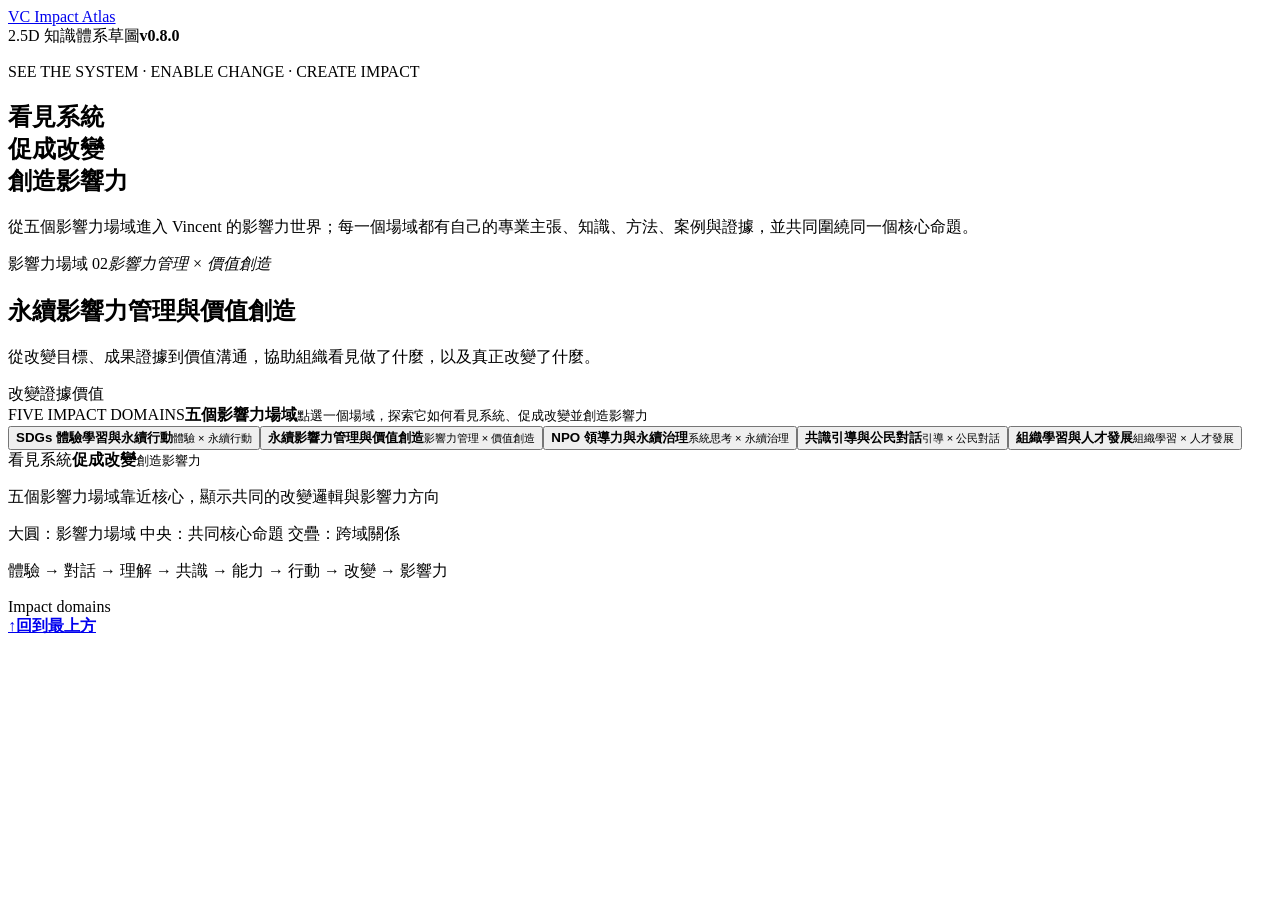
==== index.html @ 83840c8f "Publish VC Impact Atlas static site" ====
<!doctype html>
<html lang="zh-Hant"><head><meta charSet="utf-8"/><meta name="viewport" content="width=device-width, initial-scale=1"/><link rel="stylesheet" href="assets/style.css"><title>VC Impact Atlas｜看見系統・促成改變・創造影響力</title><meta name="description" content="Vincent 的 2.5D 動態專業影響力圖譜：從五個影響力場域，探索彼此連結的專業主張、知識、方法、案例與證據。"/><meta property="og:title" content="VC Impact Atlas"/><meta property="og:description" content="看見系統・促成改變・創造影響力"/><meta property="og:type" content="website"/><meta property="og:image" content="assets/og.jpg"/><meta property="og:image:width" content="1600"/><meta property="og:image:height" content="900"/><meta property="og:image:alt" content="VC Impact Atlas 五個影響力場域與中央核心命題"/><meta name="twitter:card" content="summary_large_image"/><meta name="twitter:title" content="VC Impact Atlas"/><meta name="twitter:description" content="看見系統・促成改變・創造影響力"/><meta name="twitter:image" content="assets/og.jpg"/>



</head><body class="__variable_geist_19ysh9d __variable_geist_mono_1001rt9 antialiased"><main class="site-shell"><header class="site-header"><a class="brand" href="#top" aria-label="VC Impact Atlas 首頁"><span class="brand-dot"></span><span>VC Impact Atlas</span></a><div class="header-meta"><span>2.5D 知識體系草圖</span><strong>v0.8.0</strong></div></header><section class="hero" id="top"><div class="hero-copy"><p class="eyebrow">SEE THE SYSTEM · ENABLE CHANGE · CREATE IMPACT</p><h1>看見系統<br/>促成改變<br/>創造影響力</h1><p class="lead">從五個影響力場域進入 Vincent 的影響力世界；每一個場域都有自己的專業主張、知識、方法、案例與證據，並共同圍繞同一個核心命題。</p><aside class="focus-card" aria-live="polite" style="--swatch:#a132a3"><div class="focus-topline"><span class="focus-swatch"></span><span>影響力場域 02</span><em>影響力管理 × 價值創造</em></div><h2>永續影響力管理與價值創造</h2><p>從改變目標、成果證據到價值溝通，協助組織看見做了什麼，以及真正改變了什麼。</p><div class="focus-path"><span class="path-group"><span>改變</span><i></i></span><span class="path-group"><span>證據</span><i></i></span><span class="path-group"><span>價值</span></span></div></aside></div><div class="atlas-panel"><div class="atlas-heading"><span>FIVE IMPACT DOMAINS</span><strong>五個影響力場域</strong><small>點選一個場域，探索它如何看見系統、促成改變並創造影響力</small></div><div class="atlas-stage lens-domains mode-core" aria-label="五個影響力場域核心圖"><div class="stage-grid"></div><div class="orbit orbit-outer"></div><div class="orbit orbit-inner"></div><button class="atlas-node node-orange " style="--node-color:#f28a4b;--node-border:#ef6b27;--node-ink:#8c3810" aria-label="SDGs 體驗學習與永續行動，體驗 × 永續行動" aria-pressed="false"><span class="node-glow"></span><span class="node-seed"></span><span class="node-copy"><strong><span>SDGs 體驗學習</span><span>與永續行動</span></strong><small>體驗 × 永續行動</small></span></button><button class="atlas-node node-purple selected" style="--node-color:#b764b7;--node-border:#a132a3;--node-ink:#642064" aria-label="永續影響力管理與價值創造，影響力管理 × 價值創造" aria-pressed="true"><span class="node-glow"></span><span class="node-seed"></span><span class="node-copy"><strong><span>永續影響力管理</span><span>與價值創造</span></strong><small>影響力管理 × 價值創造</small></span></button><button class="atlas-node node-blue " style="--node-color:#41a9d9;--node-border:#1595d0;--node-ink:#075b7f" aria-label="NPO 領導力與永續治理，系統思考 × 永續治理" aria-pressed="false"><span class="node-glow"></span><span class="node-seed"></span><span class="node-copy"><strong><span>NPO 領導力</span><span>與永續治理</span></strong><small>系統思考 × 永續治理</small></span></button><button class="atlas-node node-yellow " style="--node-color:#f2c230;--node-border:#c99700;--node-ink:#654e00" aria-label="共識引導與公民對話，引導 × 公民對話" aria-pressed="false"><span class="node-glow"></span><span class="node-seed"></span><span class="node-copy"><strong><span>共識引導</span><span>與公民對話</span></strong><small>引導 × 公民對話</small></span></button><button class="atlas-node node-green " style="--node-color:#41b883;--node-border:#07955e;--node-ink:#075c3d" aria-label="組織學習與人才發展，組織學習 × 人才發展" aria-pressed="false"><span class="node-glow"></span><span class="node-seed"></span><span class="node-copy"><strong><span>組織學習</span><span>與人才發展</span></strong><small>組織學習 × 人才發展</small></span></button><div class="atlas-core"><span>看見系統</span><strong>促成改變</strong><small>創造影響力</small></div><p class="stage-caption">五個影響力場域靠近核心，顯示共同的改變邏輯與影響力方向</p></div><div class="atlas-legend" aria-label="圖像圖例"><span><i class="legend-field"></i> 大圓：影響力場域</span><span><i class="legend-core"></i> 中央：共同核心命題</span><span><i class="legend-overlap"></i> 交疊：跨域關係</span></div></div></section><footer class="site-footer"><p>體驗 <span>→</span> 對話 <span>→</span> 理解 <span>→</span> 共識 <span>→</span> 能力 <span>→</span> 行動 <span>→</span> 改變 <span>→</span> 影響力</p><span>Impact domains</span></footer></main><a class="back-to-top" href="#top" aria-label="回到頁面最上方"><span aria-hidden="true">↑</span><strong>回到最上方</strong></a><script src="assets/site.js" defer></script></body></html>
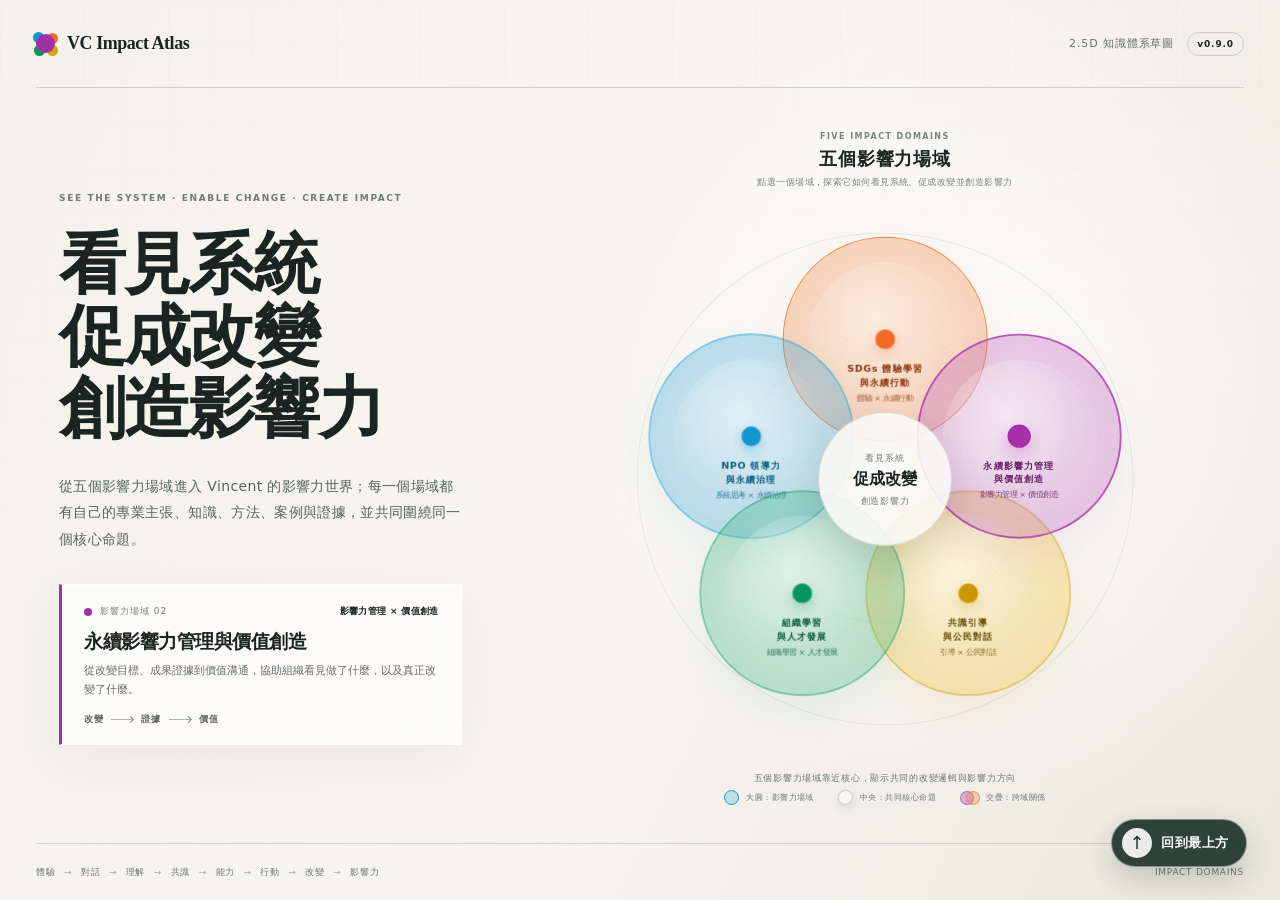
==== commit 81df0a8d: "Update homepage for NPO leadership domain" ====
--- a/index.html
+++ b/index.html
@@ -3,4 +3,4 @@
 
 
 
-</head><body class="__variable_geist_19ysh9d __variable_geist_mono_1001rt9 antialiased"><main class="site-shell"><header class="site-header"><a class="brand" href="#top" aria-label="VC Impact Atlas 首頁"><span class="brand-dot"></span><span>VC Impact Atlas</span></a><div class="header-meta"><span>2.5D 知識體系草圖</span><strong>v0.8.0</strong></div></header><section class="hero" id="top"><div class="hero-copy"><p class="eyebrow">SEE THE SYSTEM · ENABLE CHANGE · CREATE IMPACT</p><h1>看見系統<br/>促成改變<br/>創造影響力</h1><p class="lead">從五個影響力場域進入 Vincent 的影響力世界；每一個場域都有自己的專業主張、知識、方法、案例與證據，並共同圍繞同一個核心命題。</p><aside class="focus-card" aria-live="polite" style="--swatch:#a132a3"><div class="focus-topline"><span class="focus-swatch"></span><span>影響力場域 02</span><em>影響力管理 × 價值創造</em></div><h2>永續影響力管理與價值創造</h2><p>從改變目標、成果證據到價值溝通，協助組織看見做了什麼，以及真正改變了什麼。</p><div class="focus-path"><span class="path-group"><span>改變</span><i></i></span><span class="path-group"><span>證據</span><i></i></span><span class="path-group"><span>價值</span></span></div></aside></div><div class="atlas-panel"><div class="atlas-heading"><span>FIVE IMPACT DOMAINS</span><strong>五個影響力場域</strong><small>點選一個場域，探索它如何看見系統、促成改變並創造影響力</small></div><div class="atlas-stage lens-domains mode-core" aria-label="五個影響力場域核心圖"><div class="stage-grid"></div><div class="orbit orbit-outer"></div><div class="orbit orbit-inner"></div><button class="atlas-node node-orange " style="--node-color:#f28a4b;--node-border:#ef6b27;--node-ink:#8c3810" aria-label="SDGs 體驗學習與永續行動，體驗 × 永續行動" aria-pressed="false"><span class="node-glow"></span><span class="node-seed"></span><span class="node-copy"><strong><span>SDGs 體驗學習</span><span>與永續行動</span></strong><small>體驗 × 永續行動</small></span></button><button class="atlas-node node-purple selected" style="--node-color:#b764b7;--node-border:#a132a3;--node-ink:#642064" aria-label="永續影響力管理與價值創造，影響力管理 × 價值創造" aria-pressed="true"><span class="node-glow"></span><span class="node-seed"></span><span class="node-copy"><strong><span>永續影響力管理</span><span>與價值創造</span></strong><small>影響力管理 × 價值創造</small></span></button><button class="atlas-node node-blue " style="--node-color:#41a9d9;--node-border:#1595d0;--node-ink:#075b7f" aria-label="NPO 領導力與永續治理，系統思考 × 永續治理" aria-pressed="false"><span class="node-glow"></span><span class="node-seed"></span><span class="node-copy"><strong><span>NPO 領導力</span><span>與永續治理</span></strong><small>系統思考 × 永續治理</small></span></button><button class="atlas-node node-yellow " style="--node-color:#f2c230;--node-border:#c99700;--node-ink:#654e00" aria-label="共識引導與公民對話，引導 × 公民對話" aria-pressed="false"><span class="node-glow"></span><span class="node-seed"></span><span class="node-copy"><strong><span>共識引導</span><span>與公民對話</span></strong><small>引導 × 公民對話</small></span></button><button class="atlas-node node-green " style="--node-color:#41b883;--node-border:#07955e;--node-ink:#075c3d" aria-label="組織學習與人才發展，組織學習 × 人才發展" aria-pressed="false"><span class="node-glow"></span><span class="node-seed"></span><span class="node-copy"><strong><span>組織學習</span><span>與人才發展</span></strong><small>組織學習 × 人才發展</small></span></button><div class="atlas-core"><span>看見系統</span><strong>促成改變</strong><small>創造影響力</small></div><p class="stage-caption">五個影響力場域靠近核心，顯示共同的改變邏輯與影響力方向</p></div><div class="atlas-legend" aria-label="圖像圖例"><span><i class="legend-field"></i> 大圓：影響力場域</span><span><i class="legend-core"></i> 中央：共同核心命題</span><span><i class="legend-overlap"></i> 交疊：跨域關係</span></div></div></section><footer class="site-footer"><p>體驗 <span>→</span> 對話 <span>→</span> 理解 <span>→</span> 共識 <span>→</span> 能力 <span>→</span> 行動 <span>→</span> 改變 <span>→</span> 影響力</p><span>Impact domains</span></footer></main><a class="back-to-top" href="#top" aria-label="回到頁面最上方"><span aria-hidden="true">↑</span><strong>回到最上方</strong></a><script src="assets/site.js" defer></script></body></html>+</head><body class="__variable_geist_19ysh9d __variable_geist_mono_1001rt9 antialiased"><main class="site-shell"><header class="site-header"><a class="brand" href="#top" aria-label="VC Impact Atlas 首頁"><span class="brand-dot"></span><span>VC Impact Atlas</span></a><div class="header-meta"><span>2.5D 知識體系草圖</span><strong>v0.9.0</strong></div></header><section class="hero" id="top"><div class="hero-copy"><p class="eyebrow">SEE THE SYSTEM · ENABLE CHANGE · CREATE IMPACT</p><h1>看見系統<br/>促成改變<br/>創造影響力</h1><p class="lead">從五個影響力場域進入 Vincent 的影響力世界；每一個場域都有自己的專業主張、知識、方法、案例與證據，並共同圍繞同一個核心命題。</p><aside class="focus-card" aria-live="polite" style="--swatch:#a132a3"><div class="focus-topline"><span class="focus-swatch"></span><span>影響力場域 02</span><em>影響力管理 × 價值創造</em></div><h2>永續影響力管理與價值創造</h2><p>從改變目標、成果證據到價值溝通，協助組織看見做了什麼，以及真正改變了什麼。</p><div class="focus-path"><span class="path-group"><span>改變</span><i></i></span><span class="path-group"><span>證據</span><i></i></span><span class="path-group"><span>價值</span></span></div></aside></div><div class="atlas-panel"><div class="atlas-heading"><span>FIVE IMPACT DOMAINS</span><strong>五個影響力場域</strong><small>點選一個場域，探索它如何看見系統、促成改變並創造影響力</small></div><div class="atlas-stage lens-domains mode-core" aria-label="五個影響力場域核心圖"><div class="stage-grid"></div><div class="orbit orbit-outer"></div><div class="orbit orbit-inner"></div><button class="atlas-node node-orange " style="--node-color:#f28a4b;--node-border:#ef6b27;--node-ink:#8c3810" aria-label="SDGs 體驗學習與永續行動，體驗 × 永續行動" aria-pressed="false"><span class="node-glow"></span><span class="node-seed"></span><span class="node-copy"><strong><span>SDGs 體驗學習</span><span>與永續行動</span></strong><small>體驗 × 永續行動</small></span></button><button class="atlas-node node-purple selected" style="--node-color:#b764b7;--node-border:#a132a3;--node-ink:#642064" aria-label="永續影響力管理與價值創造，影響力管理 × 價值創造" aria-pressed="true"><span class="node-glow"></span><span class="node-seed"></span><span class="node-copy"><strong><span>永續影響力管理</span><span>與價值創造</span></strong><small>影響力管理 × 價值創造</small></span></button><button class="atlas-node node-blue " style="--node-color:#41a9d9;--node-border:#1595d0;--node-ink:#075b7f" aria-label="NPO 領導力與永續治理，系統思考 × 永續治理" aria-pressed="false"><span class="node-glow"></span><span class="node-seed"></span><span class="node-copy"><strong><span>NPO 領導力</span><span>與永續治理</span></strong><small>系統思考 × 永續治理</small></span></button><button class="atlas-node node-yellow " style="--node-color:#f2c230;--node-border:#c99700;--node-ink:#654e00" aria-label="共識引導與公民對話，引導 × 公民對話" aria-pressed="false"><span class="node-glow"></span><span class="node-seed"></span><span class="node-copy"><strong><span>共識引導</span><span>與公民對話</span></strong><small>引導 × 公民對話</small></span></button><button class="atlas-node node-green " style="--node-color:#41b883;--node-border:#07955e;--node-ink:#075c3d" aria-label="組織學習與人才發展，組織學習 × 人才發展" aria-pressed="false"><span class="node-glow"></span><span class="node-seed"></span><span class="node-copy"><strong><span>組織學習</span><span>與人才發展</span></strong><small>組織學習 × 人才發展</small></span></button><div class="atlas-core"><span>看見系統</span><strong>促成改變</strong><small>創造影響力</small></div><p class="stage-caption">五個影響力場域靠近核心，顯示共同的改變邏輯與影響力方向</p></div><div class="atlas-legend" aria-label="圖像圖例"><span><i class="legend-field"></i> 大圓：影響力場域</span><span><i class="legend-core"></i> 中央：共同核心命題</span><span><i class="legend-overlap"></i> 交疊：跨域關係</span></div></div></section><footer class="site-footer"><p>體驗 <span>→</span> 對話 <span>→</span> 理解 <span>→</span> 共識 <span>→</span> 能力 <span>→</span> 行動 <span>→</span> 改變 <span>→</span> 影響力</p><span>Impact domains</span></footer></main><a class="back-to-top" href="#top" aria-label="回到頁面最上方"><span aria-hidden="true">↑</span><strong>回到最上方</strong></a><script src="assets/site.js" defer></script></body></html>
--- a/assets/style.css
+++ b/assets/style.css
@@ -0,0 +1,946 @@
+:root {
+  --paper: #f4f2eb;
+  --paper-deep: #ebe8de;
+  --ink: #1a2422;
+  --muted: #67716d;
+  --hairline: rgba(26, 36, 34, .16);
+  --font-zh: "PingFang TC", "Microsoft JhengHei", "Noto Sans TC", system-ui, sans-serif;
+}
+
+* { box-sizing: border-box; }
+html { scroll-behavior: smooth; }
+[id] { scroll-margin-top: 24px; }
+body {
+  margin: 0;
+  min-width: 320px;
+  background: var(--paper);
+  color: var(--ink);
+  font-family: var(--font-zh);
+  font-weight: 500;
+}
+button, a { font: inherit; }
+button { color: inherit; }
+
+.back-to-top {
+  position: fixed;
+  right: clamp(16px, 2.6vw, 38px);
+  bottom: clamp(16px, 2.6vw, 34px);
+  z-index: 90;
+  min-height: 48px;
+  padding: 8px 17px 8px 10px;
+  display: inline-flex;
+  align-items: center;
+  gap: 9px;
+  color: #fff;
+  background: rgba(26, 48, 39, .9);
+  border: 1px solid rgba(255,255,255,.42);
+  border-radius: 999px;
+  box-shadow: 0 12px 30px rgba(20,38,31,.2);
+  text-decoration: none;
+  -webkit-backdrop-filter: blur(12px);
+  backdrop-filter: blur(12px);
+  transition: transform .2s ease, background .2s ease, box-shadow .2s ease;
+}
+.back-to-top span { width: 30px; height: 30px; display: grid; place-items: center; color: #16392b; background: rgba(255,255,255,.9); border-radius: 50%; font-size: 18px; line-height: 1; }
+.back-to-top strong { font-size: 13px; font-weight: 700; letter-spacing: .04em; }
+.back-to-top:hover { background: #1a3027; box-shadow: 0 15px 36px rgba(20,38,31,.27); transform: translateY(-2px); }
+.back-to-top:focus-visible, .domain-tags a:focus-visible { outline: 3px solid rgba(239,107,39,.38); outline-offset: 3px; }
+
+.site-shell {
+  min-height: 100vh;
+  position: relative;
+  overflow: hidden;
+  background:
+    radial-gradient(circle at 76% 45%, rgba(255, 255, 255, .84), transparent 38%),
+    linear-gradient(115deg, var(--paper) 0%, #f7f5ef 52%, var(--paper-deep) 100%);
+}
+
+.site-shell::before {
+  content: "";
+  position: fixed;
+  inset: 0;
+  pointer-events: none;
+  opacity: .26;
+  background-image:
+    linear-gradient(rgba(31, 45, 41, .05) 1px, transparent 1px),
+    linear-gradient(90deg, rgba(31, 45, 41, .05) 1px, transparent 1px);
+  background-size: 42px 42px;
+  mask-image: linear-gradient(to bottom, #000, transparent 88%);
+}
+
+.site-header {
+  width: min(1480px, calc(100% - 72px));
+  height: 88px;
+  margin: 0 auto;
+  display: flex;
+  align-items: center;
+  justify-content: space-between;
+  border-bottom: 1px solid var(--hairline);
+  position: relative;
+  z-index: 20;
+}
+
+.brand {
+  color: var(--ink);
+  text-decoration: none;
+  display: inline-flex;
+  align-items: center;
+  gap: 12px;
+  font-family: Georgia, "Noto Serif TC", serif;
+  font-size: 18px;
+  font-weight: 700;
+  letter-spacing: -.025em;
+}
+
+.brand-dot {
+  width: 19px;
+  height: 19px;
+  border-radius: 50%;
+  background: #a132a3;
+  box-shadow: -7px -6px 0 -4px #1595d0, 7px -5px 0 -4px #ef6b27, -6px 7px 0 -4px #07955e, 7px 7px 0 -4px #d4a400;
+}
+
+.header-meta { display: flex; align-items: center; gap: 13px; color: var(--muted); font-size: 11px; letter-spacing: .08em; }
+.header-meta strong { border: 1px solid var(--hairline); border-radius: 999px; padding: 6px 9px; color: var(--ink); font-size: 9px; }
+
+.hero {
+  width: min(1480px, calc(100% - 72px));
+  min-height: calc(100vh - 145px);
+  margin: 0 auto;
+  display: grid;
+  grid-template-columns: minmax(360px, .83fr) minmax(650px, 1.4fr);
+  align-items: center;
+  gap: clamp(40px, 5vw, 96px);
+  padding: 34px 0 28px;
+  position: relative;
+  z-index: 2;
+}
+
+.hero-copy { padding-left: clamp(0px, 1.8vw, 28px); }
+.eyebrow { margin: 0 0 24px; color: #6f7b77; font-size: 9px; line-height: 1.5; font-weight: 800; letter-spacing: .18em; }
+.hero h1 {
+  margin: 0;
+  font-family: var(--font-zh);
+  font-size: clamp(48px, 5.2vw, 80px);
+  line-height: 1.08;
+  font-weight: 600;
+  letter-spacing: -.035em;
+  text-rendering: optimizeLegibility;
+  -webkit-font-smoothing: antialiased;
+}
+
+.lead { max-width: 520px; margin: 28px 0 32px; color: #59645f; font-size: 14px; line-height: 1.9; font-weight: 500; letter-spacing: .025em; }
+
+.focus-card {
+  max-width: 520px;
+  padding: 20px 22px 18px;
+  background: rgba(255, 255, 255, .62);
+  border: 1px solid rgba(255, 255, 255, .92);
+  border-left: 3px solid var(--swatch, #a132a3);
+  box-shadow: 0 16px 50px rgba(37, 48, 43, .06);
+  backdrop-filter: blur(14px);
+}
+.focus-topline { display: flex; align-items: center; gap: 8px; color: #78817e; font-size: 9px; letter-spacing: .11em; }
+.focus-topline em { margin-left: auto; color: var(--ink); font-style: normal; font-weight: 700; letter-spacing: .04em; }
+.focus-swatch { width: 8px; height: 8px; border-radius: 50%; background: var(--swatch); }
+.focus-card h2 { margin: 11px 0 7px; font-family: var(--font-zh); font-size: 19px; line-height: 1.35; font-weight: 600; letter-spacing: -.025em; }
+.focus-card > p { margin: 0; color: #66706c; font-size: 11px; line-height: 1.7; font-weight: 500; }
+.focus-path { display: flex; align-items: center; gap: 8px; margin-top: 14px; color: #606a66; font-size: 9px; font-weight: 700; letter-spacing: .08em; }
+.path-group { display: flex; align-items: center; gap: 8px; }
+.focus-path i { width: 22px; height: 1px; background: #aeb6b2; position: relative; }
+.focus-path i::after { content: ""; position: absolute; right: 0; top: -2px; width: 4px; height: 4px; border-top: 1px solid #7e8984; border-right: 1px solid #7e8984; transform: rotate(45deg); }
+.focus-link { width: fit-content; min-width: 230px; min-height: 50px; margin-top: 20px; padding: 8px 9px 8px 18px; display: inline-flex; align-items: center; justify-content: space-between; gap: 18px; color: #fff; background: #20352c; border: 1px solid #20352c; border-radius: 999px; box-shadow: 0 10px 24px rgba(24,45,36,.18); text-decoration: none; font-size: 13px; font-weight: 750; letter-spacing: .045em; transition: transform .2s ease, box-shadow .2s ease, background .2s ease; }
+.focus-link span { width: 32px; height: 32px; display: grid; place-items: center; flex: 0 0 auto; color: #fff; background: var(--swatch); border-radius: 50%; font-size: 17px; transition: transform .2s ease; }
+.focus-link:hover { background: #172c23; box-shadow: 0 14px 30px rgba(24,45,36,.25); transform: translateY(-2px); }
+.focus-link:focus-visible { outline: 3px solid color-mix(in srgb, var(--swatch) 45%, transparent); outline-offset: 3px; }
+.focus-link:hover span, .focus-link:focus-visible span { transform: translateX(3px); }
+
+.atlas-panel { min-width: 0; position: relative; }
+.atlas-heading { margin: 0 auto -4px; text-align: center; position: relative; z-index: 21; }
+.atlas-heading span, .atlas-heading strong, .atlas-heading small { display: block; }
+.atlas-heading span { color: #7a8581; font-size: 8px; font-weight: 800; letter-spacing: .18em; }
+.atlas-heading strong { margin-top: 6px; font-family: var(--font-zh); font-size: 18px; font-weight: 600; letter-spacing: .04em; }
+.atlas-heading small { margin-top: 5px; color: #7a8581; font-size: 9px; letter-spacing: .05em; }
+.lens-switch {
+  width: fit-content;
+  margin: 0 auto 10px;
+  display: flex;
+  gap: 6px;
+  padding: 5px;
+  border-radius: 16px;
+  background: rgba(255, 255, 255, .58);
+  border: 1px solid rgba(255, 255, 255, .92);
+  box-shadow: 0 10px 32px rgba(35, 48, 43, .06);
+  backdrop-filter: blur(12px);
+  position: relative;
+  z-index: 21;
+}
+.lens-switch button {
+  min-width: 155px;
+  padding: 10px 18px 9px;
+  border: 1px solid transparent;
+  border-radius: 12px;
+  background: transparent;
+  cursor: pointer;
+  transition: .25s ease;
+}
+.lens-switch span, .lens-switch small { display: block; }
+.lens-switch span { font-size: 11px; font-weight: 800; letter-spacing: .05em; }
+.lens-switch small { margin-top: 3px; color: #818a86; font-size: 8px; letter-spacing: .07em; }
+.lens-switch button.active { border-color: rgba(34, 48, 43, .13); background: #f8f7f2; box-shadow: 0 5px 15px rgba(31, 44, 39, .07); }
+.lens-switch button.active small { color: #5f6a66; }
+.mode-switch {
+  width: fit-content;
+  margin: 0 auto 9px;
+  display: flex;
+  gap: 4px;
+  padding: 4px;
+  border: 1px solid var(--hairline);
+  border-radius: 999px;
+  background: rgba(244, 242, 235, .72);
+  backdrop-filter: blur(10px);
+  position: relative;
+  z-index: 20;
+}
+.mode-switch button { min-width: 106px; padding: 9px 14px 8px; border: 0; border-radius: 999px; background: transparent; cursor: pointer; transition: background .25s ease, color .25s ease, box-shadow .25s ease; }
+.mode-switch button span, .mode-switch button small { display: block; }
+.mode-switch button span { font-size: 11px; font-weight: 800; letter-spacing: .08em; }
+.mode-switch button small { margin-top: 3px; color: #7d8783; font-size: 8px; }
+.mode-switch button.active { background: #1c2c29; color: #fff; box-shadow: 0 6px 18px rgba(20, 38, 33, .18); }
+.mode-switch button.active small { color: #b9c4c0; }
+
+.atlas-stage {
+  width: min(690px, 100%);
+  aspect-ratio: 1 / .87;
+  margin: 0 auto;
+  position: relative;
+  isolation: isolate;
+  perspective: 900px;
+}
+
+.stage-grid {
+  position: absolute;
+  inset: 8% 4% 2%;
+  border-radius: 50%;
+  background: radial-gradient(circle, rgba(44, 66, 59, .045) 1px, transparent 1.5px);
+  background-size: 18px 18px;
+  mask-image: radial-gradient(circle, #000 0%, transparent 67%);
+  opacity: .7;
+}
+
+.orbit { position: absolute; left: 50%; top: 49%; border: 1px solid rgba(43, 58, 53, .09); border-radius: 50%; transform: translate(-50%, -50%); pointer-events: none; transition: .75s cubic-bezier(.2, .8, .2, 1); }
+.orbit-outer { width: 72%; height: 82%; }
+.orbit-inner { width: 42%; height: 48%; border-style: dashed; }
+.mode-expanded .orbit { opacity: .3; transform: translate(-50%, -50%) rotate(-12deg); }
+.mode-core .orbit { opacity: .86; transform: translate(-50%, -50%) rotate(18deg); }
+.mode-intersect .orbit { opacity: .18; transform: translate(-50%, -50%) scale(.72); }
+
+.atlas-node {
+  --x: 0px;
+  --y: 0px;
+  --scale: 1;
+  position: absolute;
+  left: 50%;
+  top: 49%;
+  width: clamp(156px, 17vw, 224px);
+  aspect-ratio: 1;
+  padding: 0;
+  border: 1.5px solid color-mix(in srgb, var(--node-border) 74%, transparent);
+  border-radius: 50%;
+  background: color-mix(in srgb, var(--node-color) 29%, transparent);
+  box-shadow:
+    inset 0 0 60px color-mix(in srgb, var(--node-color) 14%, transparent),
+    0 18px 42px color-mix(in srgb, var(--node-border) 8%, transparent);
+  transform: translate(calc(-50% + var(--x)), calc(-50% + var(--y))) scale(var(--scale));
+  transform-style: preserve-3d;
+  cursor: pointer;
+  transition: transform .8s cubic-bezier(.2, .82, .18, 1), opacity .5s ease, filter .4s ease, box-shadow .35s ease;
+  z-index: 2;
+}
+.atlas-node:hover, .atlas-node:focus-visible { filter: saturate(1.13); outline: none; box-shadow: inset 0 0 70px color-mix(in srgb, var(--node-color) 22%, transparent), 0 24px 50px color-mix(in srgb, var(--node-border) 18%, transparent); }
+.atlas-node.selected { border-width: 2px; filter: saturate(1.08); z-index: 12 !important; }
+.node-glow { position: absolute; inset: 12%; border-radius: inherit; background: radial-gradient(circle at 42% 35%, rgba(255,255,255,.48), transparent 64%); pointer-events: none; }
+.node-seed { position: absolute; left: 50%; top: 50%; width: 21px; height: 21px; border-radius: 50%; background: var(--node-border); transform: translate(-50%, -50%); box-shadow: 0 5px 13px color-mix(in srgb, var(--node-border) 32%, transparent); transition: transform .5s ease; }
+.selected .node-seed { transform: translate(-50%, -50%) scale(1.18); }
+.node-copy { position: absolute; left: 50%; top: calc(50% + 25px); min-width: 120px; transform: translateX(-50%); color: var(--node-ink); text-align: center; transition: opacity .35s ease, transform .5s ease; }
+.node-copy strong, .node-copy strong span, .node-copy small { display: block; }
+.node-copy strong { font-size: 10px; letter-spacing: .08em; }
+.node-copy small { margin-top: 4px; font-size: 8px; opacity: .8; }
+
+.lens-domains.mode-expanded .node-orange { --x: 0px; --y: -172px; }
+.lens-domains.mode-expanded .node-purple { --x: 164px; --y: -54px; }
+.lens-domains.mode-expanded .node-yellow { --x: 102px; --y: 145px; }
+.lens-domains.mode-expanded .node-green { --x: -102px; --y: 145px; }
+.lens-domains.mode-expanded .node-blue { --x: -164px; --y: -54px; }
+
+.lens-domains.mode-core .node-orange { --x: 0px; --y: -140px; --scale: .94; }
+.lens-domains.mode-core .node-purple { --x: 134px; --y: -43px; --scale: .94; }
+.lens-domains.mode-core .node-yellow { --x: 83px; --y: 114px; --scale: .94; }
+.lens-domains.mode-core .node-green { --x: -83px; --y: 114px; --scale: .94; }
+.lens-domains.mode-core .node-blue { --x: -134px; --y: -43px; --scale: .94; }
+
+.lens-domains.mode-intersect .node-orange { --x: 0px; --y: -72px; --scale: .98; z-index: 3; }
+.lens-domains.mode-intersect .node-purple { --x: 69px; --y: -22px; --scale: .98; z-index: 4; }
+.lens-domains.mode-intersect .node-yellow { --x: 43px; --y: 59px; --scale: .98; z-index: 5; }
+.lens-domains.mode-intersect .node-green { --x: -43px; --y: 59px; --scale: .98; z-index: 6; }
+.lens-domains.mode-intersect .node-blue { --x: -69px; --y: -22px; --scale: .98; z-index: 7; }
+
+.lens-nets.mode-expanded .node-purple { --x: 0px; --y: 0px; --scale: 1.03; z-index: 6; }
+.lens-nets.mode-expanded .node-blue { --x: -154px; --y: -142px; }
+.lens-nets.mode-expanded .node-orange { --x: 154px; --y: -142px; }
+.lens-nets.mode-expanded .node-green { --x: -154px; --y: 142px; }
+.lens-nets.mode-expanded .node-yellow { --x: 154px; --y: 142px; }
+
+.lens-nets.mode-core .node-purple { --x: 0px; --y: 0px; --scale: 1.08; z-index: 6; }
+.lens-nets.mode-core .node-blue { --x: -136px; --y: -85px; --scale: .91; }
+.lens-nets.mode-core .node-orange { --x: 136px; --y: -85px; --scale: .91; }
+.lens-nets.mode-core .node-green { --x: -124px; --y: 102px; --scale: .91; }
+.lens-nets.mode-core .node-yellow { --x: 124px; --y: 102px; --scale: .91; }
+
+.lens-nets.mode-intersect .node-purple { --x: 0px; --y: 0px; --scale: 1.02; z-index: 7; }
+.lens-nets.mode-intersect .node-blue { --x: -64px; --y: -54px; --scale: .98; z-index: 3; }
+.lens-nets.mode-intersect .node-orange { --x: 64px; --y: -54px; --scale: .98; z-index: 4; }
+.lens-nets.mode-intersect .node-green { --x: -58px; --y: 58px; --scale: .98; z-index: 5; }
+.lens-nets.mode-intersect .node-yellow { --x: 58px; --y: 58px; --scale: .98; z-index: 6; }
+.mode-intersect .atlas-node:not(.selected) .node-copy { opacity: 0; transform: translateX(-50%) translateY(7px); }
+
+.atlas-core {
+  position: absolute;
+  left: 50%;
+  top: 49%;
+  width: 124px;
+  aspect-ratio: 1;
+  border-radius: 50%;
+  display: grid;
+  place-content: center;
+  text-align: center;
+  background: rgba(249, 248, 243, .92);
+  border: 1px solid rgba(52, 62, 59, .15);
+  box-shadow: 0 14px 36px rgba(29, 42, 37, .14);
+  transform: translate(-50%, -50%) scale(.92);
+  opacity: 1;
+  z-index: 15;
+  pointer-events: none;
+  transition: .55s cubic-bezier(.2, .8, .2, 1);
+}
+.atlas-core span, .atlas-core small { color: #737e79; font-size: 8px; letter-spacing: .13em; }
+.atlas-core strong { margin: 5px 0; font-family: var(--font-zh); font-size: 15px; font-weight: 600; }
+.lens-domains.mode-core .atlas-core { transform: translate(-50%, -50%) scale(1.08); }
+.lens-domains.mode-intersect .atlas-core { transform: translate(-50%, -50%) scale(.78); opacity: .88; }
+.lens-nets .atlas-core { opacity: 0; transform: translate(-50%, -50%) scale(.62); }
+
+.stage-caption { position: absolute; left: 8%; right: 8%; bottom: 0; margin: 0; color: #6c7772; text-align: center; font-size: 9px; letter-spacing: .08em; transition: opacity .3s ease; }
+.atlas-legend { display: flex; justify-content: center; flex-wrap: wrap; gap: 15px 24px; margin-top: 5px; color: #707a76; font-size: 8px; letter-spacing: .06em; }
+.atlas-legend > span { display: flex; align-items: center; gap: 7px; }
+.atlas-legend i { display: inline-block; flex: 0 0 auto; }
+.legend-seed { width: 9px; height: 9px; border-radius: 50%; background: #a132a3; }
+.legend-field { width: 15px; height: 15px; border: 1px solid #1595d0; border-radius: 50%; background: rgba(65,169,217,.28); }
+.legend-core { width: 15px; height: 15px; border: 1px solid rgba(52,62,59,.22); border-radius: 50%; background: rgba(249,248,243,.94); box-shadow: 0 3px 8px rgba(29,42,37,.12); }
+.legend-overlap { width: 19px; height: 14px; position: relative; }
+.legend-overlap::before, .legend-overlap::after { content: ""; position: absolute; width: 12px; height: 12px; border-radius: 50%; background: rgba(161,50,163,.34); border: 1px solid rgba(161,50,163,.5); }
+.legend-overlap::after { left: 6px; background: rgba(242,138,75,.34); border-color: rgba(239,107,39,.5); }
+
+.site-footer {
+  width: min(1480px, calc(100% - 72px));
+  min-height: 57px;
+  margin: 0 auto;
+  border-top: 1px solid var(--hairline);
+  display: flex;
+  align-items: center;
+  justify-content: space-between;
+  color: #6c7672;
+  font-size: 9px;
+  letter-spacing: .08em;
+  position: relative;
+  z-index: 10;
+}
+.site-footer p { margin: 0; }
+.site-footer p span { color: #a0aaa5; margin: 0 5px; }
+.site-footer > span { text-transform: uppercase; }
+
+@media (max-width: 1120px) {
+  .hero { grid-template-columns: minmax(320px, .75fr) minmax(560px, 1.25fr); gap: 20px; }
+  .hero h1 { font-size: clamp(48px, 5.5vw, 66px); }
+  .atlas-node { width: 180px; }
+  .lens-domains.mode-expanded .node-orange { --x: 0px; --y: -150px; }
+  .lens-domains.mode-expanded .node-purple { --x: 142px; --y: -45px; }
+  .lens-domains.mode-expanded .node-yellow { --x: 88px; --y: 126px; }
+  .lens-domains.mode-expanded .node-green { --x: -88px; --y: 126px; }
+  .lens-domains.mode-expanded .node-blue { --x: -142px; --y: -45px; }
+  .lens-nets.mode-expanded .node-blue { --x: -128px; --y: -122px; }
+  .lens-nets.mode-expanded .node-orange { --x: 128px; --y: -122px; }
+  .lens-nets.mode-expanded .node-green { --x: -128px; --y: 122px; }
+  .lens-nets.mode-expanded .node-yellow { --x: 128px; --y: 122px; }
+}
+
+@media (max-width: 900px) {
+  .site-shell { overflow: visible; }
+  .site-header, .hero, .site-footer { width: min(100% - 40px, 720px); }
+  .hero { display: block; padding-top: 58px; }
+  .hero-copy { padding: 0; }
+  .hero h1 { font-size: clamp(52px, 11vw, 76px); }
+  .lead { max-width: 620px; }
+  .focus-card { max-width: 620px; }
+  .atlas-panel { margin-top: 56px; }
+  .atlas-stage { max-width: 650px; }
+  .site-footer { margin-top: 40px; padding: 20px 0; gap: 20px; }
+}
+
+@media (max-width: 600px) {
+  .site-header, .hero, .site-footer { width: calc(100% - 28px); }
+  .site-header { height: 70px; }
+  .header-meta > span { display: none; }
+  .hero { padding-top: 39px; display: grid; grid-template-columns: 1fr; }
+  .hero-copy { display: contents; }
+  .eyebrow { order: 1; font-size: 8px; margin-bottom: 17px; }
+  .hero h1 {
+    order: 2;
+    font-size: clamp(38px, 11.6vw, 48px);
+    line-height: 1.14;
+    letter-spacing: -.025em;
+  }
+  .lead { order: 3; margin: 22px 0 25px; font-size: 12px; }
+  .atlas-panel { order: 4; margin-top: 6px; }
+  .focus-card { order: 5; margin-top: 34px; padding: 17px; }
+  .focus-card h2 { font-size: 17px; }
+  .focus-link { width: 100%; min-width: 0; margin-top: 19px; font-size: 13px; }
+  .atlas-heading small { font-size: 8px; }
+  .lens-switch { width: 100%; }
+  .lens-switch button { min-width: 0; flex: 1; padding-inline: 8px; }
+  .mode-switch { width: 100%; }
+  .mode-switch button { min-width: 0; flex: 1; padding-inline: 7px; }
+  .mode-switch button small { display: none; }
+  .atlas-stage { aspect-ratio: 1 / 1.03; }
+  .atlas-node { width: 128px; }
+  .lens-domains.mode-expanded .node-orange { --x: 0px; --y: -110px; }
+  .lens-domains.mode-expanded .node-purple { --x: 105px; --y: -34px; }
+  .lens-domains.mode-expanded .node-yellow { --x: 65px; --y: 92px; }
+  .lens-domains.mode-expanded .node-green { --x: -65px; --y: 92px; }
+  .lens-domains.mode-expanded .node-blue { --x: -105px; --y: -34px; }
+  .lens-domains.mode-core .node-orange { --x: 0px; --y: -88px; }
+  .lens-domains.mode-core .node-purple { --x: 84px; --y: -27px; }
+  .lens-domains.mode-core .node-yellow { --x: 52px; --y: 72px; }
+  .lens-domains.mode-core .node-green { --x: -52px; --y: 72px; }
+  .lens-domains.mode-core .node-blue { --x: -84px; --y: -27px; }
+  .lens-domains.mode-intersect .node-orange { --x: 0px; --y: -48px; }
+  .lens-domains.mode-intersect .node-purple { --x: 46px; --y: -15px; }
+  .lens-domains.mode-intersect .node-yellow { --x: 29px; --y: 39px; }
+  .lens-domains.mode-intersect .node-green { --x: -29px; --y: 39px; }
+  .lens-domains.mode-intersect .node-blue { --x: -46px; --y: -15px; }
+  .lens-nets.mode-expanded .node-blue { --x: -88px; --y: -88px; }
+  .lens-nets.mode-expanded .node-orange { --x: 88px; --y: -88px; }
+  .lens-nets.mode-expanded .node-green { --x: -88px; --y: 88px; }
+  .lens-nets.mode-expanded .node-yellow { --x: 88px; --y: 88px; }
+  .lens-nets.mode-core .node-blue { --x: -84px; --y: -58px; }
+  .lens-nets.mode-core .node-orange { --x: 84px; --y: -58px; }
+  .lens-nets.mode-core .node-green { --x: -76px; --y: 70px; }
+  .lens-nets.mode-core .node-yellow { --x: 76px; --y: 70px; }
+  .lens-nets.mode-intersect .node-blue { --x: -43px; --y: -38px; }
+  .lens-nets.mode-intersect .node-orange { --x: 43px; --y: -38px; }
+  .lens-nets.mode-intersect .node-green { --x: -39px; --y: 40px; }
+  .lens-nets.mode-intersect .node-yellow { --x: 39px; --y: 40px; }
+  .node-seed { width: 15px; height: 15px; }
+  .node-copy { top: calc(50% + 17px); min-width: 95px; }
+  .node-copy strong { font-size: 8px; }
+  .node-copy small { display: none; }
+  .atlas-core { width: 88px; }
+  .atlas-core strong { font-size: 14px; }
+  .stage-caption { left: 2%; right: 2%; font-size: 8px; letter-spacing: .04em; }
+  .atlas-legend { justify-content: flex-start; padding: 0 5px; }
+  .site-footer { display: block; text-align: center; }
+  .site-footer p { line-height: 2; }
+  .site-footer > span { display: block; margin-top: 7px; }
+}
+
+@media (prefers-reduced-motion: reduce) {
+  *, *::before, *::after { scroll-behavior: auto !important; transition-duration: .01ms !important; animation-duration: .01ms !important; }
+}
+
+/* SDGs professional-domain page */
+.domain-page {
+  --domain: #ef6b27;
+  --domain-soft: #f8d9c5;
+  min-height: 100vh;
+  color: var(--ink);
+  background:
+    radial-gradient(circle at 84% 10%, rgba(242, 138, 75, .18), transparent 30%),
+    linear-gradient(140deg, #f7f5ef 0%, #f3efe6 56%, #eee9de 100%);
+}
+.domain-page::before { content: ""; position: fixed; inset: 0; pointer-events: none; opacity: .21; background-image: linear-gradient(rgba(31,45,41,.05) 1px, transparent 1px), linear-gradient(90deg, rgba(31,45,41,.05) 1px, transparent 1px); background-size: 42px 42px; mask-image: linear-gradient(to bottom, #000, transparent 92%); }
+.domain-header, .domain-main, .domain-footer { width: min(1180px, calc(100% - 56px)); margin-inline: auto; position: relative; z-index: 2; }
+.domain-header { min-height: 82px; display: flex; align-items: center; justify-content: space-between; gap: 24px; border-bottom: 1px solid var(--hairline); }
+.domain-back { display: inline-flex; align-items: center; gap: 10px; color: var(--ink); text-decoration: none; font-size: 12px; font-weight: 700; letter-spacing: .04em; }
+.domain-back i { width: 25px; height: 25px; display: grid; place-items: center; border: 1px solid var(--hairline); border-radius: 50%; font-style: normal; }
+.domain-index { color: #737e79; font-size: 10px; font-weight: 700; letter-spacing: .12em; text-transform: uppercase; }
+.domain-index strong { color: var(--domain); }
+.domain-main { padding-bottom: 84px; }
+.domain-hero { min-height: 620px; display: grid; grid-template-columns: 1.13fr .87fr; align-items: center; gap: 70px; padding: 76px 0 64px; }
+.domain-eyebrow, .section-kicker { margin: 0; color: #77817d; font-size: 10px; font-weight: 800; letter-spacing: .17em; text-transform: uppercase; }
+.domain-hero h1 { max-width: 750px; margin: 20px 0 25px; font-size: clamp(48px, 6.2vw, 82px); line-height: 1.04; font-weight: 650; letter-spacing: -.055em; }
+.domain-hero h1 span { color: var(--domain); }
+.domain-intro { max-width: 660px; margin: 0; color: #56615d; font-size: 17px; line-height: 1.9; }
+.domain-tags { display: flex; flex-wrap: wrap; gap: 9px; margin-top: 30px; }
+.domain-tags a { padding: 8px 12px 7px; color: #78401e; background: rgba(255,255,255,.58); border: 1px solid rgba(239,107,39,.24); border-radius: 999px; text-decoration: none; font-size: 10px; font-weight: 700; letter-spacing: .05em; transition: transform .2s ease, background .2s ease, border-color .2s ease; }
+.domain-tags a:hover { background: rgba(255,255,255,.92); border-color: var(--domain); transform: translateY(-2px); }
+.domain-hero-visual { aspect-ratio: 1; position: relative; display: grid; place-items: center; }
+.domain-hero-visual::before, .domain-hero-visual::after { content: ""; position: absolute; border-radius: 50%; border: 1px solid rgba(239,107,39,.16); }
+.domain-hero-visual::before { width: 92%; height: 92%; }
+.domain-hero-visual::after { width: 68%; height: 68%; border-style: dashed; }
+.domain-orb { width: 56%; aspect-ratio: 1; position: relative; z-index: 2; display: grid; place-content: center; text-align: center; border-radius: 50%; color: #7c3614; background: rgba(242,138,75,.28); border: 2px solid rgba(239,107,39,.72); box-shadow: inset 0 0 70px rgba(255,255,255,.35), 0 30px 70px rgba(133,72,35,.15); }
+.domain-orb::before { content: ""; width: 22px; height: 22px; margin: 0 auto 15px; border-radius: 50%; background: var(--domain); box-shadow: 0 7px 18px rgba(239,107,39,.34); }
+.domain-orb strong { font-size: 18px; line-height: 1.45; letter-spacing: .02em; }
+.domain-orb small { margin-top: 9px; font-size: 10px; letter-spacing: .08em; }
+.domain-manifesto { margin: 0 0 92px; padding: 48px clamp(26px, 6vw, 72px); display: grid; grid-template-columns: .64fr 1.36fr; gap: 55px; align-items: start; background: rgba(255,255,255,.59); border: 1px solid rgba(255,255,255,.92); border-left: 4px solid var(--domain); box-shadow: 0 24px 70px rgba(47,54,49,.07); }
+.domain-manifesto h2 { margin: 0; font-size: 24px; line-height: 1.35; }
+.domain-manifesto blockquote { margin: 0; font-size: clamp(25px, 3vw, 39px); line-height: 1.46; font-weight: 600; letter-spacing: -.035em; }
+.domain-manifesto blockquote span { color: var(--domain); }
+.domain-section { padding: 84px 0; border-top: 1px solid var(--hairline); }
+.section-heading { max-width: 790px; margin-bottom: 42px; }
+.section-heading h2 { margin: 12px 0 12px; font-size: clamp(31px, 4vw, 48px); line-height: 1.2; letter-spacing: -.04em; }
+.section-heading > p:last-child { margin: 0; color: #65706b; font-size: 14px; line-height: 1.8; }
+.knowledge-grid { display: grid; grid-template-columns: 1.25fr 1fr 1fr; gap: 18px; }
+.knowledge-card, .asset-card, .relation-card { position: relative; background: rgba(255,255,255,.58); border: 1px solid rgba(255,255,255,.94); box-shadow: 0 16px 48px rgba(36,49,43,.055); }
+.knowledge-card { min-height: 270px; padding: 28px; }
+.knowledge-card.primary { background: linear-gradient(145deg, rgba(242,138,75,.24), rgba(255,255,255,.68)); border-color: rgba(239,107,39,.23); }
+.card-label { display: flex; align-items: center; gap: 8px; color: #7b8581; font-size: 9px; font-weight: 800; letter-spacing: .13em; text-transform: uppercase; }
+.card-label i { width: 8px; height: 8px; border-radius: 50%; background: var(--domain); }
+.knowledge-card h3, .asset-card h3, .relation-card h3 { margin: 24px 0 13px; font-size: 20px; line-height: 1.45; letter-spacing: -.025em; }
+.knowledge-card p, .asset-card p, .relation-card p { margin: 0; color: #64706b; font-size: 12px; line-height: 1.8; }
+.knowledge-card footer { position: absolute; left: 28px; right: 28px; bottom: 25px; color: #7b8581; font-size: 9px; font-weight: 700; letter-spacing: .08em; }
+.asset-grid { display: grid; grid-template-columns: repeat(2, 1fr); gap: 18px; }
+.asset-card { min-height: 275px; padding: 27px 28px 30px; border-top: 3px solid var(--asset, var(--domain)); }
+.asset-card h3 { margin-top: 18px; }
+.asset-type { display: inline-flex; padding: 6px 9px 5px; border-radius: 999px; color: var(--asset-ink, #7b3b17); background: color-mix(in srgb, var(--asset) 16%, white); font-size: 9px; font-weight: 800; letter-spacing: .1em; }
+.asset-note { margin-top: 20px !important; padding-top: 16px; border-top: 1px solid rgba(38,49,45,.11); color: #7c8581 !important; font-size: 10px !important; }
+.evidence-boundary { margin-top: 22px; padding: 24px 27px; display: grid; grid-template-columns: 1fr 1fr; gap: 28px; background: rgba(29,42,37,.93); color: white; }
+.evidence-boundary h3 { margin: 0 0 12px; font-size: 14px; }
+.evidence-boundary ul { margin: 0; padding-left: 18px; color: #ced6d2; font-size: 11px; line-height: 1.9; }
+.evidence-boundary .pending { border-left: 1px solid rgba(255,255,255,.19); padding-left: 28px; }
+.path-question { max-width: 880px; margin: 0 0 40px; font-size: clamp(26px, 3.8vw, 43px); line-height: 1.45; font-weight: 600; letter-spacing: -.035em; }
+.impact-path { display: grid; grid-template-columns: repeat(4, 1fr); gap: 12px; }
+.path-step { min-height: 150px; padding: 22px 19px; position: relative; background: rgba(255,255,255,.58); border: 1px solid rgba(255,255,255,.92); }
+.path-step::after { content: "→"; position: absolute; right: -12px; top: 50%; z-index: 2; color: #8e9994; transform: translateY(-50%); }
+.path-step:nth-child(4)::after, .path-step:last-child::after { display: none; }
+.path-step b { display: block; color: var(--domain); font-size: 9px; letter-spacing: .12em; }
+.path-step strong { display: block; margin-top: 18px; font-size: 16px; }
+.path-step small { display: block; margin-top: 8px; color: #727c78; font-size: 10px; line-height: 1.6; }
+.path-step.verify { opacity: .6; border-style: dashed; }
+.path-legend { display: flex; flex-wrap: wrap; gap: 17px; margin-top: 18px; color: #707a76; font-size: 10px; }
+.path-legend span::before { content: ""; width: 8px; height: 8px; margin-right: 7px; display: inline-block; border-radius: 50%; background: var(--domain); }
+.path-legend .to-verify::before { background: transparent; border: 1px dashed #7d8783; }
+.cross-layout { display: grid; grid-template-columns: .8fr 1.2fr; gap: 65px; align-items: center; }
+.cross-map { aspect-ratio: 1; position: relative; }
+.cross-map::before, .cross-map::after { content: ""; position: absolute; left: 50%; top: 50%; border-radius: 50%; transform: translate(-50%,-50%); }
+.cross-map::before { width: 92%; height: 92%; border: 1px solid rgba(38,49,45,.1); }
+.cross-map::after { width: 53%; height: 53%; border: 1px dashed rgba(38,49,45,.13); }
+.cross-center, .cross-node { position: absolute; left: 50%; top: 50%; display: grid; place-content: center; text-align: center; border-radius: 50%; transform: translate(-50%,-50%); }
+.cross-center { width: 39%; aspect-ratio: 1; z-index: 3; color: #7f3815; background: rgba(242,138,75,.31); border: 2px solid rgba(239,107,39,.75); font-size: 14px; font-weight: 700; line-height: 1.45; }
+.cross-node { width: 26%; aspect-ratio: 1; z-index: 2; color: white; font-size: 10px; font-weight: 700; line-height: 1.4; box-shadow: 0 15px 35px rgba(29,42,37,.13); }
+.cross-purple { background: rgba(161,50,163,.83); transform: translate(calc(-50% + 118px), calc(-50% - 83px)); }
+.cross-blue { background: rgba(21,149,208,.84); transform: translate(calc(-50% - 118px), calc(-50% - 83px)); }
+.cross-yellow { color: #654e00; background: rgba(242,194,48,.9); transform: translate(calc(-50% + 118px), calc(-50% + 91px)); }
+.cross-green { background: rgba(7,149,94,.83); transform: translate(calc(-50% - 118px), calc(-50% + 91px)); }
+.relation-list { display: grid; gap: 13px; }
+.relation-card { padding: 20px 22px 19px; border-left: 3px solid var(--relation); }
+.relation-card h3 { margin: 0 0 6px; font-size: 15px; }
+.relation-card p { font-size: 11px; }
+.domain-footer { min-height: 84px; display: flex; align-items: center; justify-content: space-between; gap: 20px; border-top: 1px solid var(--hairline); color: #707a76; font-size: 10px; letter-spacing: .06em; }
+.domain-footer a { color: var(--ink); font-weight: 700; text-decoration: none; }
+
+@media (max-width: 900px) {
+  .domain-hero { min-height: 0; grid-template-columns: 1fr; gap: 44px; padding-top: 62px; }
+  .domain-hero-visual { width: min(520px, 80vw); margin-inline: auto; }
+  .domain-manifesto { grid-template-columns: 1fr; gap: 28px; }
+  .knowledge-grid { grid-template-columns: 1fr 1fr; }
+  .knowledge-card.primary { grid-column: 1 / -1; }
+  .impact-path { grid-template-columns: repeat(2, 1fr); }
+  .path-step:nth-child(2)::after, .path-step:nth-child(6)::after { display: none; }
+  .path-step:nth-child(4)::after { display: block; }
+  .cross-layout { grid-template-columns: 1fr; }
+  .cross-map { width: min(520px, 100%); margin-inline: auto; }
+}
+@media (max-width: 600px) {
+  .domain-header, .domain-main, .domain-footer { width: calc(100% - 28px); }
+  .domain-header { min-height: 70px; }
+  .domain-index { font-size: 8px; }
+  .domain-hero { padding: 46px 0 52px; gap: 35px; }
+  .domain-hero h1 { margin-top: 16px; font-size: clamp(39px, 12vw, 52px); line-height: 1.08; }
+  .domain-intro { font-size: 14px; line-height: 1.85; }
+  .domain-hero-visual { width: min(360px, 92vw); }
+  .domain-orb { width: 60%; }
+  .domain-orb strong { font-size: 14px; }
+  .domain-manifesto { margin-bottom: 54px; padding: 28px 23px; }
+  .domain-manifesto blockquote { font-size: 23px; }
+  .domain-section { padding: 60px 0; }
+  .section-heading { margin-bottom: 29px; }
+  .knowledge-grid, .asset-grid, .impact-path, .evidence-boundary { grid-template-columns: 1fr; }
+  .knowledge-card { min-height: 240px; }
+  .evidence-boundary .pending { padding: 22px 0 0; border-left: 0; border-top: 1px solid rgba(255,255,255,.19); }
+  .path-step::after, .path-step:nth-child(4)::after { content: "↓"; right: 50%; top: auto; bottom: -15px; transform: translateX(50%); }
+  .path-step:last-child::after { display: none; }
+  .cross-node { width: 29%; font-size: 8px; }
+  .cross-purple { transform: translate(calc(-50% + 84px), calc(-50% - 59px)); }
+  .cross-blue { transform: translate(calc(-50% - 84px), calc(-50% - 59px)); }
+  .cross-yellow { transform: translate(calc(-50% + 84px), calc(-50% + 65px)); }
+  .cross-green { transform: translate(calc(-50% - 84px), calc(-50% + 65px)); }
+  .domain-footer { padding: 22px 0; display: block; text-align: center; }
+  .domain-footer span { display: block; margin-top: 8px; }
+  .back-to-top { right: 12px; bottom: 12px; min-height: 45px; padding: 7px 9px; }
+  .back-to-top span { width: 29px; height: 29px; }
+  .back-to-top strong { position: absolute; width: 1px; height: 1px; overflow: hidden; clip: rect(0 0 0 0); clip-path: inset(50%); white-space: nowrap; }
+}
+
+/* Organization learning & talent development */
+.learning-page {
+  --domain: #07955e;
+  --domain-soft: #cce9dc;
+  background:
+    radial-gradient(circle at 84% 10%, rgba(65,184,131,.18), transparent 31%),
+    radial-gradient(circle at 17% 66%, rgba(7,149,94,.08), transparent 28%),
+    linear-gradient(140deg, #f6f5ef 0%, #eef2eb 56%, #e7eee7 100%);
+}
+.learning-page .domain-index strong { color: var(--domain); }
+.learning-page .domain-back { font-size: 15px; }
+.learning-page .domain-index { font-size: 12px; }
+.learning-page .domain-eyebrow,
+.learning-page .section-kicker { font-size: 13px; line-height: 1.65; }
+.learning-page .domain-intro { font-size: 19px; line-height: 1.85; }
+.learning-page .section-heading > p:last-child { font-size: 17px; line-height: 1.85; }
+.learning-page .domain-footer { font-size: 14px; }
+.learning-page .domain-tags a { color: #075c3d; border-color: rgba(7,149,94,.23); }
+.learning-page .domain-tags a { padding: 9px 14px 8px; font-size: 14px; }
+.learning-page .domain-hero-visual::before, .learning-page .domain-hero-visual::after { border-color: rgba(7,149,94,.16); }
+.learning-page .domain-orb { color: #075c3d; background: rgba(65,184,131,.28); border-color: rgba(7,149,94,.72); box-shadow: inset 0 0 70px rgba(255,255,255,.38), 0 30px 70px rgba(26,91,63,.14); }
+.learning-page .domain-orb::before { background: var(--domain); box-shadow: 0 7px 18px rgba(7,149,94,.31); }
+.learning-manifesto { border-left-color: var(--domain); }
+.learning-proof { margin: -54px auto 34px; display: grid; grid-template-columns: repeat(6, 1fr); position: relative; z-index: 3; background: rgba(23,48,38,.95); color: white; box-shadow: 0 24px 60px rgba(25,48,39,.16); }
+.proof-metric { min-height: 145px; padding: 25px 18px; display: flex; flex-direction: column; justify-content: center; border-left: 1px solid rgba(255,255,255,.12); }
+.proof-metric:first-child { border-left: 0; }
+.proof-metric strong { font-size: 35px; line-height: 1; font-weight: 650; letter-spacing: -.045em; }
+.proof-metric strong sup { color: #76d2a8; font-size: .47em; vertical-align: super; }
+.proof-metric.method strong { font-size: 28px; letter-spacing: .015em; }
+.proof-metric span { margin-top: 13px; color: #d9e4df; font-size: 14px; line-height: 1.55; letter-spacing: .035em; }
+.proof-metric.featured strong { color: #8be0b8; }
+.learning-roles { margin: 0 auto 90px; padding: 17px 22px; display: flex; justify-content: center; flex-wrap: wrap; gap: 9px; border: 1px solid rgba(7,149,94,.14); background: rgba(255,255,255,.47); }
+.learning-roles span { padding: 9px 13px 8px; color: #315b49; font-size: 14px; font-weight: 700; letter-spacing: .025em; }
+.learning-capability-grid { display: grid; grid-template-columns: repeat(3, 1fr); gap: 15px; }
+.learning-capability { min-height: 235px; padding: 25px 24px; position: relative; overflow: hidden; background: rgba(255,255,255,.58); border: 1px solid rgba(255,255,255,.94); box-shadow: 0 16px 42px rgba(30,53,44,.05); }
+.learning-capability:first-child { grid-column: span 2; background: linear-gradient(145deg, rgba(65,184,131,.19), rgba(255,255,255,.65)); border-color: rgba(7,149,94,.16); }
+.learning-capability b { color: var(--domain); font-size: 13px; letter-spacing: .13em; }
+.learning-capability h3 { max-width: 390px; margin: 25px 0 13px; font-size: 23px; line-height: 1.4; }
+.learning-capability p { max-width: 500px; margin: 0; color: #52615a; font-size: 17px; line-height: 1.8; }
+.learning-capability::after { content: ""; position: absolute; width: 80px; height: 80px; right: -31px; bottom: -31px; border: 1px solid rgba(7,149,94,.15); border-radius: 50%; }
+.learning-method-block { padding: 33px 34px 29px; background: rgba(255,255,255,.53); border: 1px solid rgba(255,255,255,.94); }
+.learning-method-block header { display: flex; align-items: baseline; gap: 20px; margin-bottom: 27px; }
+.learning-method-block header span { color: var(--domain); font-size: 12px; font-weight: 800; letter-spacing: .14em; }
+.learning-method-block h3 { margin: 0; font-size: 24px; }
+.strategic-system { display: grid; grid-template-columns: repeat(5, minmax(0, 1fr)); gap: 9px; }
+.strategic-system article { min-height: 170px; padding: 22px 19px; position: relative; background: linear-gradient(145deg, rgba(65,184,131,.13), rgba(255,255,255,.76)); border-top: 3px solid var(--domain); }
+.strategic-system article::after { content: "→"; position: absolute; right: -12px; top: 47%; color: var(--domain); font-size: 20px; font-weight: 800; z-index: 2; }
+.strategic-system article:last-child::after { display: none; }
+.strategic-system span { color: var(--domain); font-size: 13px; font-weight: 800; letter-spacing: .12em; }
+.strategic-system strong { display: block; margin-top: 17px; color: #214d3a; font-size: 20px; line-height: 1.4; }
+.strategic-system p { margin: 9px 0 0; color: #52615a; font-size: 15px; line-height: 1.7; }
+.strategic-feedback { margin-top: 13px; padding: 13px 18px; display: flex; align-items: center; justify-content: center; flex-wrap: wrap; gap: 12px; color: #315b49; background: rgba(65,184,131,.1); font-size: 15px; line-height: 1.6; }
+.strategic-feedback i { color: var(--domain); font-size: 19px; font-style: normal; }
+.pddro-visual { margin-top: 16px; padding: clamp(27px, 4vw, 42px); background: rgba(28,54,43,.96); color: white; }
+.pddro-visual > header { max-width: 760px; }
+.pddro-visual > header .section-kicker { color: #92d7b6; }
+.pddro-visual > header h3 { margin: 12px 0 0; font-size: clamp(26px, 3.2vw, 36px); line-height: 1.4; }
+.pddro-cycle { width: min(720px, 100%); height: 650px; margin: 34px auto 0; position: relative; }
+.pddro-cycle::before { content: ""; position: absolute; inset: 72px 76px; border: 2px solid rgba(139,224,184,.34); border-radius: 50%; }
+.pddro-core { width: 190px; aspect-ratio: 1; padding: 22px; position: absolute; left: 50%; top: 50%; z-index: 2; display: flex; align-items: center; justify-content: center; flex-direction: column; text-align: center; color: white; background: #0a7349; border: 8px solid rgba(139,224,184,.2); border-radius: 50%; transform: translate(-50%, -50%); box-shadow: 0 20px 45px rgba(5,30,21,.24); }
+.pddro-core span { color: #9fe4c2; font-size: 14px; font-weight: 800; letter-spacing: .14em; }
+.pddro-core strong { margin-top: 8px; font-size: 24px; line-height: 1.4; }
+.pddro-core small { margin-top: 6px; color: #d5e9df; font-size: 12px; letter-spacing: .07em; }
+.pddro-cycle article { width: 190px; aspect-ratio: 1; padding: 20px; position: absolute; z-index: 3; display: flex; align-items: center; justify-content: center; flex-direction: column; text-align: center; color: #173d2d; background: #eef6f1; border-radius: 50%; box-shadow: 0 15px 35px rgba(5,30,21,.13); }
+.pddro-cycle article:nth-of-type(1) { left: 50%; top: 0; transform: translateX(-50%); }
+.pddro-cycle article:nth-of-type(2) { right: 0; top: 23%; background: #dceee5; }
+.pddro-cycle article:nth-of-type(3) { right: 17%; bottom: 0; background: #c7e6d6; }
+.pddro-cycle article:nth-of-type(4) { left: 17%; bottom: 0; background: #a9d9c0; }
+.pddro-cycle article:nth-of-type(5) { left: 0; top: 23%; background: #88cdaa; }
+.pddro-cycle b { width: 38px; height: 38px; display: grid; place-items: center; color: white; background: var(--domain); border-radius: 50%; font-size: 17px; }
+.pddro-cycle h4 { margin: 12px 0 7px; font-size: 19px; }
+.pddro-cycle p { margin: 0; font-size: 14px; line-height: 1.55; }
+.pddro-cycle i { position: absolute; color: #8be0b8; font-size: 29px; font-style: normal; font-weight: 800; z-index: 4; }
+.pddro-cycle article:nth-of-type(1) i { right: -40px; bottom: 17px; transform: rotate(36deg); }
+.pddro-cycle article:nth-of-type(2) i { right: 38px; bottom: -36px; transform: rotate(87deg); }
+.pddro-cycle article:nth-of-type(3) i { left: -49px; bottom: 29px; transform: rotate(180deg); }
+.pddro-cycle article:nth-of-type(4) i { left: -38px; top: -33px; transform: rotate(-136deg); }
+.pddro-cycle article:nth-of-type(5) i { right: -35px; top: -34px; transform: rotate(-43deg); }
+.training-system-map { margin-top: 16px; padding: clamp(27px, 4vw, 44px); background: rgba(255,255,255,.58); border: 1px solid rgba(255,255,255,.96); box-shadow: 0 18px 50px rgba(25,53,41,.05); }
+.training-system-map > header { max-width: 820px; }
+.training-system-map > header h3 { margin: 12px 0 10px; font-size: clamp(27px, 3.4vw, 38px); line-height: 1.4; }
+.training-system-map > header > p:last-child { margin: 0; color: #52615a; font-size: 17px; line-height: 1.8; }
+.training-system-core { width: min(460px, 100%); margin: 30px auto 24px; padding: 19px 24px; display: flex; align-items: center; justify-content: center; gap: 17px; color: white; background: #214d3a; font-size: 16px; text-align: center; }
+.training-system-core i { color: #8be0b8; font-size: 21px; font-style: normal; }
+.training-system-core strong { color: #8be0b8; font-size: 19px; }
+.training-system-tracks { display: grid; gap: 10px; }
+.training-system-tracks article { min-height: 104px; padding: 18px 20px; display: grid; grid-template-columns: .78fr 1.22fr; align-items: center; gap: 22px; background: rgba(65,184,131,.09); border-left: 4px solid var(--domain); }
+.training-system-tracks article:nth-child(2) { background: rgba(65,184,131,.14); }
+.training-system-tracks article:nth-child(3) { background: rgba(65,184,131,.19); }
+.training-system-tracks h4 { margin: 0; color: #214d3a; font-size: 20px; }
+.training-system-tracks header p { margin: 6px 0 0; color: #52615a; font-size: 15px; line-height: 1.6; }
+.training-system-tracks article > div { display: flex; align-items: center; justify-content: space-between; gap: 8px; }
+.training-system-tracks article > div span { display: flex; align-items: center; gap: 8px; color: #285743; font-size: 16px; font-weight: 700; }
+.training-system-tracks article > div i { color: var(--domain); font-style: normal; }
+.training-diagnostic { margin-top: 18px; padding: clamp(27px, 4vw, 46px); background: rgba(255,255,255,.58); border: 1px solid rgba(255,255,255,.96); box-shadow: 0 18px 50px rgba(25,53,41,.06); }
+.training-diagnostic > header { max-width: 850px; }
+.training-diagnostic > header h3 { margin: 13px 0 12px; font-size: clamp(27px, 3.4vw, 39px); line-height: 1.35; letter-spacing: -.035em; }
+.training-diagnostic > header > p:last-child { margin: 0; color: #52615a; font-size: 17px; line-height: 1.85; }
+.diagnostic-root { max-width: 760px; margin: 37px auto 32px; padding: 24px 27px; position: relative; text-align: center; color: #174c36; background: rgba(65,184,131,.15); border-top: 3px solid var(--domain); }
+.diagnostic-root::after { content: ""; position: absolute; left: 50%; bottom: -33px; height: 33px; border-left: 2px solid rgba(38,77,59,.2); }
+.diagnostic-root span { display: block; color: var(--domain); font-size: 13px; font-weight: 800; letter-spacing: .12em; }
+.diagnostic-root strong { display: block; margin-top: 8px; font-size: 23px; line-height: 1.45; }
+.diagnostic-root p { margin: 7px 0 0; color: #52615a; font-size: 15px; line-height: 1.7; }
+.diagnostic-groups { display: grid; grid-template-columns: repeat(3, minmax(0, 1fr)); gap: 15px; }
+.diagnostic-group { padding-top: 22px; position: relative; border-top: 2px solid rgba(38,77,59,.17); }
+.diagnostic-group::before { content: ""; position: absolute; top: -17px; left: 50%; height: 17px; border-left: 2px solid rgba(38,77,59,.17); }
+.diagnostic-group-heading { margin-bottom: 11px; text-align: center; }
+.diagnostic-group-heading span { color: var(--domain); font-size: 12px; font-weight: 800; letter-spacing: .12em; }
+.diagnostic-group-heading h4 { margin: 5px 0 0; font-size: 20px; line-height: 1.45; }
+.diagnostic-group details { margin-top: 9px; background: rgba(246,249,246,.88); border: 1px solid rgba(33,65,51,.11); }
+.diagnostic-group summary { min-height: 58px; padding: 15px 17px; display: flex; align-items: center; justify-content: space-between; gap: 12px; color: #245540; cursor: pointer; font-size: 16px; font-weight: 700; line-height: 1.5; list-style: none; }
+.diagnostic-group summary::-webkit-details-marker { display: none; }
+.diagnostic-group summary i { flex: 0 0 auto; color: var(--domain); font-size: 20px; font-style: normal; transition: transform .2s ease; }
+.diagnostic-group details[open] summary { background: rgba(65,184,131,.12); }
+.diagnostic-group details[open] summary i { transform: rotate(45deg); }
+.diagnostic-detail { padding: 20px 18px 22px; border-top: 1px solid rgba(33,65,51,.1); }
+.diagnostic-detail section + section { margin-top: 20px; padding-top: 18px; border-top: 1px solid rgba(33,65,51,.09); }
+.diagnostic-detail b { color: #285743; font-size: 15px; letter-spacing: .035em; }
+.diagnostic-detail ul { margin: 11px 0 0; padding-left: 20px; color: #52615a; font-size: 16px; line-height: 1.75; }
+.diagnostic-detail li + li { margin-top: 7px; }
+.diagnostic-detail p { margin: 10px 0 0; color: #52615a; font-size: 16px; line-height: 1.75; }
+.diagnostic-misstep b, .diagnostic-misstep p { color: #8a482e; }
+.learning-models { margin-top: 16px; display: grid; grid-template-columns: .9fr 1.1fr; gap: 16px; }
+.learning-models > article { min-height: 280px; padding: 29px 30px; background: rgba(255,255,255,.56); border: 1px solid rgba(255,255,255,.94); }
+.learning-models h3 { max-width: 510px; margin: 14px 0 28px; font-size: 22px; line-height: 1.5; }
+.ksa-row { display: grid; grid-template-columns: repeat(3, 1fr); gap: 8px; }
+.ksa-row span { padding: 14px 12px; color: #315c49; background: rgba(65,184,131,.12); font-size: 15px; line-height: 1.55; }
+.ksa-row b { display: block; color: var(--domain); font-size: 23px; }
+.ksa-row small { color: #718079; }
+.evidence-chain { display: flex; align-items: center; flex-wrap: wrap; gap: 7px; }
+.evidence-chain span { padding: 10px 12px; color: #315c49; background: rgba(65,184,131,.11); border-radius: 999px; font-size: 14px; font-weight: 700; }
+.evidence-chain i { color: #8d9993; font-style: normal; }
+.dual-stage-models { margin-top: 16px; padding: clamp(27px, 4vw, 44px); background: rgba(255,255,255,.58); border: 1px solid rgba(255,255,255,.96); box-shadow: 0 18px 50px rgba(25,53,41,.05); }
+.dual-stage-models > header { max-width: 850px; }
+.dual-stage-models > header h3 { margin: 12px 0 10px; font-size: clamp(27px, 3.4vw, 38px); line-height: 1.4; }
+.dual-stage-models > header > p:last-child { margin: 0; color: #52615a; font-size: 17px; line-height: 1.8; }
+.staircase-legend { margin: 31px 0 17px; display: flex; align-items: center; flex-wrap: wrap; gap: 10px 23px; color: #41564d; font-size: 15px; font-weight: 700; }
+.staircase-legend span { display: inline-flex; align-items: center; gap: 9px; }
+.staircase-legend i { width: 13px; height: 13px; display: inline-block; border-radius: 50%; }
+.staircase-legend .outcome-dot { background: var(--domain); }
+.staircase-legend .maturity-dot { background: #358c94; }
+.staircase-legend strong { margin-left: auto; color: var(--domain); font-size: 15px; }
+.combined-staircase { display: flex; flex-direction: column-reverse; align-items: flex-start; }
+.combined-step { min-height: 122px; display: grid; grid-template-columns: 72px minmax(0, 1fr) minmax(0, 1fr); align-items: stretch; background: rgba(65,184,131,.08); border-top: 5px solid rgba(7,149,94,.58); border-left: 5px solid rgba(7,149,94,.58); box-shadow: 0 10px 24px rgba(25,53,41,.04); }
+.combined-step.step-1 { width: 100%; margin-left: 0; }
+.combined-step.step-2 { width: 88%; margin-left: 12%; background: rgba(65,184,131,.105); }
+.combined-step.step-3 { width: 76%; margin-left: 24%; background: rgba(65,184,131,.13); }
+.combined-step.step-4 { width: 64%; margin-left: 36%; background: rgba(65,184,131,.155); }
+.step-number { display: grid; place-items: center; padding: 10px 7px; color: white; background: #315c49; font-size: 14px; font-weight: 800; letter-spacing: .06em; writing-mode: vertical-rl; }
+.step-track { min-width: 0; padding: 19px 20px; display: grid; grid-template-columns: 46px minmax(0, 1fr); align-content: center; gap: 0 13px; }
+.step-track + .step-track { border-left: 1px solid rgba(33,55,46,.13); }
+.step-track b { width: 43px; height: 43px; display: grid; place-items: center; color: white; background: var(--domain); border-radius: 50%; font-size: 15px; }
+.step-track strong { color: #214d3a; font-size: 19px; line-height: 1.45; }
+.step-track p { margin: 4px 0 0; color: #52615a; font-size: 15px; line-height: 1.65; }
+.maturity-track { background: rgba(53,140,148,.08); }
+.maturity-track b { background: #358c94; }
+.staircase-note { margin: 18px 0 0; padding-left: 15px; color: #617069; border-left: 3px solid rgba(49,92,73,.26); font-size: 15px; line-height: 1.75; }
+.ttqs-official { margin-top: 16px; padding: 29px 31px; display: flex; align-items: center; justify-content: space-between; gap: 40px; color: white; background: #21342d; }
+.ttqs-official > div { max-width: 620px; }
+.ttqs-official span { color: #a5d2bd; font-size: 12px; font-weight: 800; letter-spacing: .14em; }
+.ttqs-official h3 { margin: 10px 0 8px; font-size: 24px; }
+.ttqs-official p { margin: 0; color: #d7e0dc; font-size: 16px; line-height: 1.75; }
+.ttqs-official nav { display: flex; flex-wrap: wrap; justify-content: flex-end; gap: 8px; }
+.ttqs-official a { padding: 10px 13px; color: white; text-decoration: none; border: 1px solid rgba(255,255,255,.3); font-size: 14px; font-weight: 700; white-space: nowrap; }
+.ttqs-official a:hover, .ttqs-official a:focus-visible { border-color: #75d0a6; color: #8be0b8; }
+.learning-output-grid { display: grid; grid-template-columns: repeat(4, 1fr); gap: 14px; }
+.learning-output-grid article { min-height: 250px; padding: 25px 23px; background: rgba(255,255,255,.55); border-top: 3px solid var(--domain); box-shadow: 0 15px 40px rgba(28,54,43,.05); }
+.learning-output-grid span { color: var(--domain); font-size: 12px; font-weight: 800; letter-spacing: .14em; }
+.learning-output-grid h3 { margin: 25px 0 13px; font-size: 22px; }
+.learning-output-grid p { margin: 0; color: #52615a; font-size: 17px; line-height: 1.8; }
+.learning-case-list { display: grid; gap: 20px; }
+.learning-case { background: rgba(255,255,255,.59); border: 1px solid rgba(255,255,255,.94); box-shadow: 0 20px 55px rgba(29,53,43,.06); }
+.learning-case > header { padding: 27px 30px 23px; display: flex; align-items: baseline; gap: 21px; border-bottom: 1px solid rgba(33,55,46,.1); }
+.learning-case > header span { color: var(--domain); font-size: 12px; font-weight: 800; letter-spacing: .14em; }
+.learning-case > header h3 { margin: 0; font-size: 24px; line-height: 1.45; }
+.case-four-grid { display: grid; grid-template-columns: repeat(2, 1fr); }
+.case-four-grid section { min-height: 255px; padding: 25px 24px 28px; border-left: 1px solid rgba(33,55,46,.1); }
+.case-four-grid section:first-child { border-left: 0; }
+.case-four-grid section:nth-child(3) { border-left: 0; border-top: 1px solid rgba(33,55,46,.1); }
+.case-four-grid section:nth-child(4) { border-top: 1px solid rgba(33,55,46,.1); }
+.case-four-grid b { color: #365c4b; font-size: 15px; letter-spacing: .06em; }
+.case-four-grid p { margin: 17px 0 0; color: #52615a; font-size: 17px; line-height: 1.85; }
+.case-four-grid .case-evidence { background: rgba(65,184,131,.1); }
+.case-four-grid .case-evidence b { color: var(--domain); }
+.learning-intersections { padding-bottom: 38px; }
+.intersection-band { padding: 26px 28px; display: flex; align-items: center; justify-content: space-between; gap: 14px; color: #355c4b; background: rgba(65,184,131,.11); border: 1px solid rgba(7,149,94,.13); font-size: 15px; font-weight: 700; letter-spacing: .025em; }
+.intersection-band i { color: var(--domain); font-style: normal; }
+
+@media (max-width: 1000px) {
+  .learning-proof { grid-template-columns: repeat(3, 1fr); }
+  .proof-metric:nth-child(4) { border-left: 0; border-top: 1px solid rgba(255,255,255,.12); }
+  .proof-metric:nth-child(5), .proof-metric:nth-child(6) { border-top: 1px solid rgba(255,255,255,.12); }
+  .learning-capability-grid { grid-template-columns: repeat(2, 1fr); }
+  .learning-capability:first-child { grid-column: span 2; }
+  .strategic-system { grid-template-columns: 1fr; }
+  .strategic-system article { min-height: 0; }
+  .strategic-system article::after { content: "↓"; right: auto; left: 50%; top: auto; bottom: -18px; }
+  .training-system-tracks article { grid-template-columns: 1fr; }
+  .combined-step.step-2 { width: 92%; margin-left: 8%; }
+  .combined-step.step-3 { width: 84%; margin-left: 16%; }
+  .combined-step.step-4 { width: 76%; margin-left: 24%; }
+  .diagnostic-groups { grid-template-columns: 1fr; }
+  .diagnostic-group::before { left: 28px; }
+  .diagnostic-group-heading { text-align: left; }
+  .learning-output-grid { grid-template-columns: repeat(2, 1fr); }
+  .case-four-grid { grid-template-columns: repeat(2, 1fr); }
+  .case-four-grid section:nth-child(3) { border-left: 0; border-top: 1px solid rgba(33,55,46,.1); }
+  .case-four-grid section:nth-child(4) { border-top: 1px solid rgba(33,55,46,.1); }
+}
+@media (max-width: 680px) {
+  .learning-page .domain-intro { font-size: 18px; }
+  .learning-page .section-heading > p:last-child { font-size: 17px; }
+  .learning-proof { margin-top: -20px; grid-template-columns: repeat(2, 1fr); }
+  .proof-metric { min-height: 124px; }
+  .proof-metric:nth-child(odd) { border-left: 0; }
+  .proof-metric:nth-child(n+3) { border-top: 1px solid rgba(255,255,255,.12); }
+  .learning-roles { margin-bottom: 58px; justify-content: flex-start; }
+  .learning-capability-grid, .learning-models, .learning-output-grid, .case-four-grid { grid-template-columns: 1fr; }
+  .learning-capability:first-child { grid-column: auto; }
+  .learning-method-block { padding: 25px 20px; overflow: hidden; }
+  .learning-method-block header { display: block; }
+  .learning-method-block header h3 { margin-top: 8px; }
+  .pddro-cycle { width: 100%; height: auto; display: grid; gap: 28px; }
+  .pddro-cycle::before { display: none; }
+  .pddro-core { width: 170px; position: static; margin: 0 auto 4px; transform: none; }
+  .pddro-cycle article, .pddro-cycle article:nth-of-type(1), .pddro-cycle article:nth-of-type(2), .pddro-cycle article:nth-of-type(3), .pddro-cycle article:nth-of-type(4), .pddro-cycle article:nth-of-type(5) { width: 100%; min-height: 150px; aspect-ratio: auto; position: relative; inset: auto; border-radius: 18px; transform: none; }
+  .pddro-cycle article i, .pddro-cycle article:nth-of-type(1) i, .pddro-cycle article:nth-of-type(2) i, .pddro-cycle article:nth-of-type(3) i, .pddro-cycle article:nth-of-type(4) i { right: auto; left: 50%; top: auto; bottom: -29px; transform: rotate(90deg); }
+  .pddro-cycle article:nth-of-type(5) i { right: auto; left: 50%; top: auto; bottom: -27px; transform: none; }
+  .training-system-core { align-items: stretch; flex-direction: column; }
+  .training-system-tracks article > div { align-items: flex-start; flex-direction: column; }
+  .training-system-tracks article > div i { display: none; }
+  .staircase-legend { align-items: flex-start; flex-direction: column; }
+  .staircase-legend strong { margin-left: 0; }
+  .combined-staircase { gap: 10px; }
+  .combined-step, .combined-step.step-1, .combined-step.step-2, .combined-step.step-3, .combined-step.step-4 { width: 100%; min-height: 0; margin-left: 0; grid-template-columns: 1fr; border-top-width: 4px; }
+  .step-number { min-height: 42px; display: flex; justify-content: flex-start; padding: 10px 16px; writing-mode: horizontal-tb; }
+  .step-track { padding: 18px 17px; }
+  .step-track + .step-track { border-left: 0; border-top: 1px solid rgba(33,55,46,.13); }
+  .ttqs-official { padding: 25px 22px; display: block; }
+  .ttqs-official nav { margin-top: 22px; justify-content: flex-start; }
+  .learning-case > header { padding: 23px 22px; display: block; }
+  .learning-case > header h3 { margin-top: 9px; font-size: 21px; }
+  .case-four-grid section { min-height: 0; padding: 23px 22px; border-left: 0; border-top: 1px solid rgba(33,55,46,.1); }
+  .intersection-band { align-items: flex-start; flex-direction: column; }
+  .intersection-band i { transform: rotate(45deg); }
+}
+
+/* Facilitation & civic dialogue */
+.facilitation-page {
+  --domain: #c99700;
+  --domain-soft: #f5e7ac;
+  background:
+    radial-gradient(circle at 84% 10%, rgba(242,194,48,.22), transparent 31%),
+    radial-gradient(circle at 14% 70%, rgba(201,151,0,.08), transparent 29%),
+    linear-gradient(140deg, #f7f5ee 0%, #f3f0e5 56%, #ebe7d8 100%);
+}
+.facilitation-page .domain-back { font-size: 15px; }
+.facilitation-page .domain-index { font-size: 12px; }
+.facilitation-page .domain-eyebrow,
+.facilitation-page .section-kicker { font-size: 13px; line-height: 1.65; }
+.facilitation-page .domain-intro { font-size: 19px; line-height: 1.85; }
+.facilitation-page .section-heading > p:last-child { font-size: 17px; line-height: 1.85; }
+.facilitation-page .domain-footer { font-size: 14px; }
+.facilitation-page .domain-tags a { padding: 9px 14px 8px; color: #654e00; border-color: rgba(201,151,0,.27); font-size: 14px; }
+.facilitation-page .domain-hero-visual::before,
+.facilitation-page .domain-hero-visual::after { border-color: rgba(201,151,0,.19); }
+.facilitation-page .domain-orb { color: #654e00; background: rgba(242,194,48,.27); border-color: rgba(201,151,0,.74); box-shadow: inset 0 0 70px rgba(255,255,255,.42), 0 30px 70px rgba(101,78,0,.13); }
+.facilitation-page .domain-orb::before { background: var(--domain); box-shadow: 0 7px 18px rgba(201,151,0,.3); }
+.facilitation-manifesto { border-left-color: var(--domain); }
+.facilitation-knowledge-grid { display: grid; grid-template-columns: 1.2fr 1fr 1fr; gap: 16px; }
+.facilitation-knowledge { min-height: 310px; padding: 30px 28px; position: relative; background: rgba(255,255,255,.58); border: 1px solid rgba(255,255,255,.96); box-shadow: 0 18px 50px rgba(72,61,22,.055); }
+.facilitation-knowledge.primary { background: linear-gradient(145deg, rgba(242,194,48,.21), rgba(255,255,255,.68)); border-color: rgba(201,151,0,.22); }
+.facilitation-knowledge > span { color: var(--domain); font-size: 13px; font-weight: 800; letter-spacing: .13em; }
+.facilitation-knowledge h3 { margin: 28px 0 14px; font-size: 23px; line-height: 1.48; letter-spacing: -.025em; }
+.facilitation-knowledge p { margin: 0; color: #5c6059; font-size: 17px; line-height: 1.82; }
+.facilitation-knowledge footer { position: absolute; left: 28px; bottom: 24px; color: #7d8079; font-size: 13px; font-weight: 700; letter-spacing: .045em; }
+.facilitation-case-story { background: rgba(255,255,255,.61); border: 1px solid rgba(255,255,255,.96); box-shadow: 0 20px 55px rgba(72,61,22,.07); }
+.facilitation-case-story > header { padding: 27px 30px 24px; display: flex; align-items: baseline; gap: 20px; border-bottom: 1px solid rgba(75,63,18,.11); }
+.facilitation-case-story > header span { color: var(--domain); font-size: 13px; font-weight: 800; letter-spacing: .13em; }
+.facilitation-case-story > header strong { font-size: 22px; line-height: 1.5; }
+.facilitation-case-grid { display: grid; grid-template-columns: repeat(2, 1fr); }
+.facilitation-case-grid section { min-height: 265px; padding: 28px 29px; border-left: 1px solid rgba(75,63,18,.11); border-top: 1px solid rgba(75,63,18,.11); }
+.facilitation-case-grid section:nth-child(odd) { border-left: 0; }
+.facilitation-case-grid section:nth-child(-n+2) { border-top: 0; }
+.facilitation-case-grid b { color: #705800; font-size: 16px; letter-spacing: .055em; }
+.facilitation-case-grid p { margin: 18px 0 0; color: #535953; font-size: 17px; line-height: 1.88; }
+.facilitation-case-grid .case-confirmed { background: rgba(242,194,48,.11); }
+.facilitation-cycle-block { margin-top: 18px; padding: clamp(27px, 4vw, 44px); background: rgba(255,255,255,.57); border: 1px solid rgba(255,255,255,.96); box-shadow: 0 18px 50px rgba(72,61,22,.055); }
+.facilitation-cycle-block > header { max-width: 780px; }
+.facilitation-cycle-block h3 { margin: 12px 0 0; font-size: clamp(27px, 3.4vw, 38px); line-height: 1.4; }
+.facilitation-cycle { margin-top: 34px; display: grid; grid-template-columns: repeat(6, 1fr); align-items: stretch; }
+.cycle-core { grid-column: 1 / -1; margin: 0 auto 28px; padding: 18px 26px; width: min(470px, 100%); display: grid; text-align: center; color: white; background: #393424; border-radius: 999px; }
+.cycle-core span { color: #f4d875; font-size: 13px; font-weight: 800; letter-spacing: .11em; }
+.cycle-core strong { margin-top: 4px; font-size: 21px; }
+.cycle-core small { margin-top: 4px; color: #ded8c5; font-size: 13px; }
+.facilitation-cycle article { min-height: 128px; padding: 20px 16px; position: relative; display: grid; align-content: center; gap: 10px; background: rgba(242,194,48,.09); border-top: 3px solid var(--domain); border-left: 1px solid rgba(75,63,18,.1); }
+.facilitation-cycle article:first-of-type { border-left: 0; }
+.facilitation-cycle article:nth-of-type(even) { background: rgba(242,194,48,.15); }
+.facilitation-cycle article b { color: var(--domain); font-size: 12px; letter-spacing: .12em; }
+.facilitation-cycle article strong { font-size: 17px; line-height: 1.5; }
+.facilitation-cycle article i { position: absolute; right: -11px; top: 50%; z-index: 2; color: #9b8760; font-size: 22px; font-style: normal; transform: translateY(-50%); }
+.facilitation-cycle article:last-of-type i { right: 8px; top: auto; bottom: 4px; transform: none; }
+.facilitation-tools { margin-top: 18px; display: grid; grid-template-columns: repeat(3, 1fr); gap: 15px; }
+.facilitation-tools article { min-height: 255px; padding: 27px 26px; background: rgba(255,255,255,.58); border-top: 3px solid var(--domain); }
+.facilitation-tools span { color: var(--domain); font-size: 12px; font-weight: 800; letter-spacing: .13em; }
+.facilitation-tools h3 { margin: 25px 0 13px; font-size: 22px; line-height: 1.45; }
+.facilitation-tools p { margin: 0; color: #575d56; font-size: 17px; line-height: 1.82; }
+.facilitation-boundary { margin-top: 18px; padding: 27px 29px; display: grid; grid-template-columns: 1fr 1fr; gap: 34px; color: #f2eee0; background: #322f24; }
+.facilitation-boundary section + section { padding-left: 34px; border-left: 1px solid rgba(255,255,255,.18); }
+.facilitation-boundary strong { color: #f2cf59; font-size: 17px; }
+.facilitation-boundary ul { margin: 13px 0 0; padding-left: 21px; color: #ddd7c7; font-size: 16px; line-height: 1.85; }
+.facilitation-question { max-width: 920px; margin: 0 0 42px; font-size: clamp(28px, 3.7vw, 44px); line-height: 1.46; font-weight: 650; letter-spacing: -.035em; }
+.facilitation-path { display: grid; grid-template-columns: repeat(4, 1fr); gap: 12px; }
+.facilitation-path article { min-height: 220px; padding: 24px 22px; position: relative; background: rgba(255,255,255,.58); border: 1px solid rgba(255,255,255,.95); }
+.facilitation-path article::after { content: "→"; position: absolute; right: -13px; top: 50%; z-index: 2; color: #9b9688; font-size: 21px; transform: translateY(-50%); }
+.facilitation-path article:nth-child(4)::after, .facilitation-path article:last-child::after { display: none; }
+.facilitation-path b { color: var(--domain); font-size: 13px; letter-spacing: .12em; }
+.facilitation-path strong { display: block; margin-top: 22px; font-size: 19px; line-height: 1.5; }
+.facilitation-path p { margin: 10px 0 0; color: #5a6059; font-size: 16px; line-height: 1.75; }
+.facilitation-intersection-grid { display: grid; grid-template-columns: repeat(2, 1fr); gap: 15px; }
+.facilitation-intersection-grid article { min-height: 220px; padding: 28px 28px 26px; position: relative; background: rgba(255,255,255,.58); border-left: 4px solid var(--intersection-color); box-shadow: 0 16px 46px rgba(72,61,22,.05); }
+.facilitation-intersection-grid i { width: 14px; height: 14px; display: block; background: var(--intersection-color); border-radius: 50%; }
+.facilitation-intersection-grid h3 { margin: 23px 0 12px; font-size: 22px; line-height: 1.45; }
+.facilitation-intersection-grid p { margin: 0; color: #575d56; font-size: 17px; line-height: 1.82; }
+
+@media (max-width: 900px) {
+  .facilitation-knowledge-grid { grid-template-columns: 1fr 1fr; }
+  .facilitation-knowledge.primary { grid-column: 1 / -1; }
+  .facilitation-cycle { grid-template-columns: repeat(3, 1fr); gap: 10px; }
+  .facilitation-cycle article { border-left: 0; }
+  .facilitation-cycle article:nth-of-type(3) i { display: none; }
+  .facilitation-tools { grid-template-columns: 1fr; }
+  .facilitation-tools article { min-height: 0; }
+  .facilitation-path { grid-template-columns: repeat(2, 1fr); }
+  .facilitation-path article:nth-child(even)::after { display: none; }
+}
+@media (max-width: 600px) {
+  .facilitation-page .domain-intro,
+  .facilitation-page .section-heading > p:last-child { font-size: 18px; }
+  .facilitation-knowledge-grid, .facilitation-case-grid, .facilitation-boundary, .facilitation-path, .facilitation-intersection-grid { grid-template-columns: 1fr; }
+  .facilitation-knowledge { min-height: 290px; }
+  .facilitation-case-story > header { align-items: flex-start; flex-direction: column; }
+  .facilitation-case-grid section { min-height: 0; padding: 24px 22px; border-left: 0; border-top: 1px solid rgba(75,63,18,.11); }
+  .facilitation-case-grid section:nth-child(2) { border-top: 1px solid rgba(75,63,18,.11); }
+  .facilitation-cycle { grid-template-columns: 1fr; gap: 11px; }
+  .cycle-core { border-radius: 22px; }
+  .facilitation-cycle article { min-height: 88px; padding: 17px 19px; grid-template-columns: 43px 1fr; align-items: center; }
+  .facilitation-cycle article i, .facilitation-cycle article:last-of-type i { right: 50%; top: auto; bottom: -20px; transform: translateX(50%) rotate(90deg); }
+  .facilitation-cycle article:last-of-type i { transform: translateX(50%); }
+  .facilitation-boundary section + section { padding: 25px 0 0; border-left: 0; border-top: 1px solid rgba(255,255,255,.18); }
+  .facilitation-path article { min-height: 0; }
+  .facilitation-path article::after, .facilitation-path article:nth-child(even)::after, .facilitation-path article:nth-child(4)::after { display: block; content: "↓"; right: 50%; top: auto; bottom: -17px; transform: translateX(50%); }
+  .facilitation-path article:last-child::after { display: none; }
+}
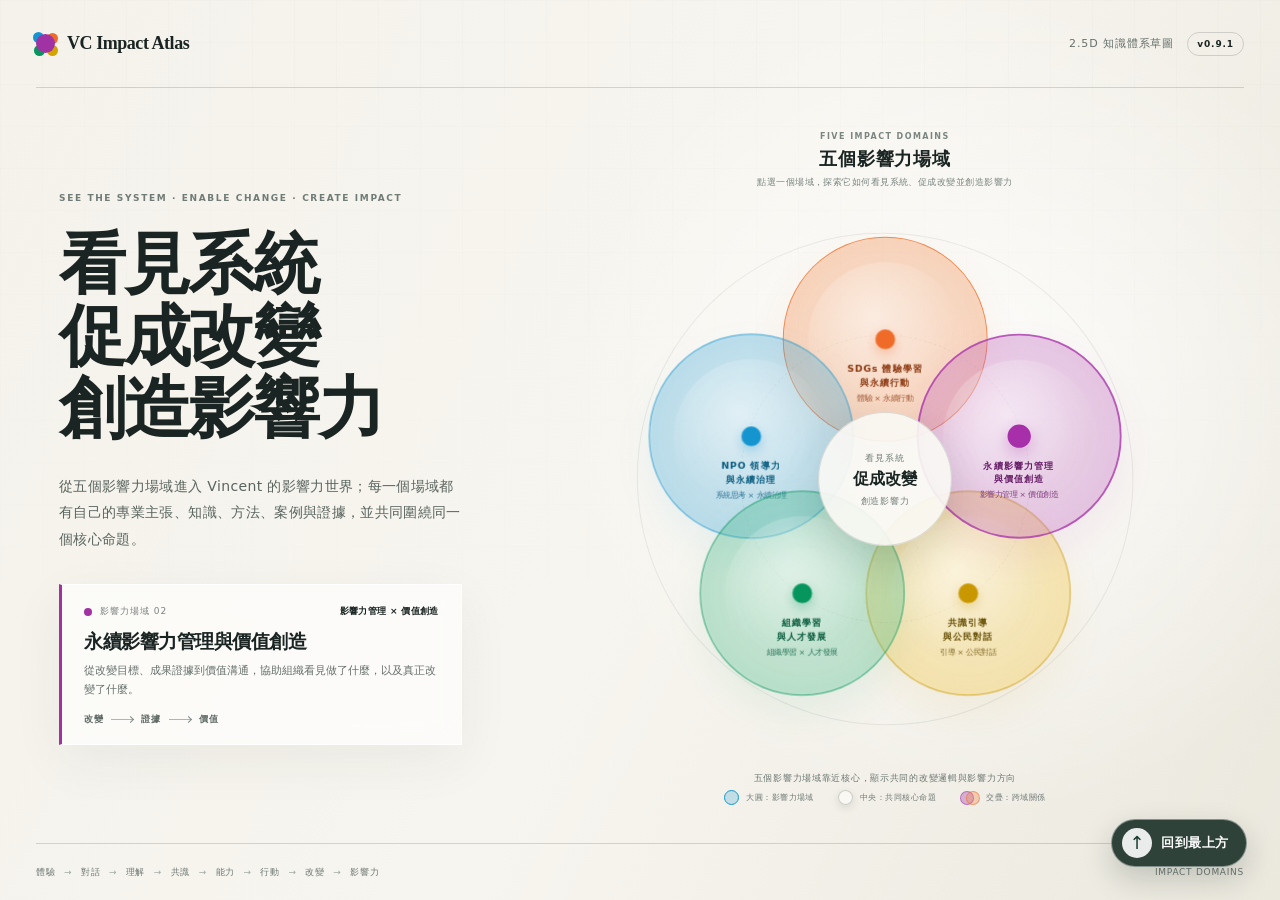
==== commit 84287d7c: "Update homepage to v0.9.1" ====
--- a/index.html
+++ b/index.html
@@ -3,4 +3,4 @@
 
 
 
-</head><body class="__variable_geist_19ysh9d __variable_geist_mono_1001rt9 antialiased"><main class="site-shell"><header class="site-header"><a class="brand" href="#top" aria-label="VC Impact Atlas 首頁"><span class="brand-dot"></span><span>VC Impact Atlas</span></a><div class="header-meta"><span>2.5D 知識體系草圖</span><strong>v0.9.0</strong></div></header><section class="hero" id="top"><div class="hero-copy"><p class="eyebrow">SEE THE SYSTEM · ENABLE CHANGE · CREATE IMPACT</p><h1>看見系統<br/>促成改變<br/>創造影響力</h1><p class="lead">從五個影響力場域進入 Vincent 的影響力世界；每一個場域都有自己的專業主張、知識、方法、案例與證據，並共同圍繞同一個核心命題。</p><aside class="focus-card" aria-live="polite" style="--swatch:#a132a3"><div class="focus-topline"><span class="focus-swatch"></span><span>影響力場域 02</span><em>影響力管理 × 價值創造</em></div><h2>永續影響力管理與價值創造</h2><p>從改變目標、成果證據到價值溝通，協助組織看見做了什麼，以及真正改變了什麼。</p><div class="focus-path"><span class="path-group"><span>改變</span><i></i></span><span class="path-group"><span>證據</span><i></i></span><span class="path-group"><span>價值</span></span></div></aside></div><div class="atlas-panel"><div class="atlas-heading"><span>FIVE IMPACT DOMAINS</span><strong>五個影響力場域</strong><small>點選一個場域，探索它如何看見系統、促成改變並創造影響力</small></div><div class="atlas-stage lens-domains mode-core" aria-label="五個影響力場域核心圖"><div class="stage-grid"></div><div class="orbit orbit-outer"></div><div class="orbit orbit-inner"></div><button class="atlas-node node-orange " style="--node-color:#f28a4b;--node-border:#ef6b27;--node-ink:#8c3810" aria-label="SDGs 體驗學習與永續行動，體驗 × 永續行動" aria-pressed="false"><span class="node-glow"></span><span class="node-seed"></span><span class="node-copy"><strong><span>SDGs 體驗學習</span><span>與永續行動</span></strong><small>體驗 × 永續行動</small></span></button><button class="atlas-node node-purple selected" style="--node-color:#b764b7;--node-border:#a132a3;--node-ink:#642064" aria-label="永續影響力管理與價值創造，影響力管理 × 價值創造" aria-pressed="true"><span class="node-glow"></span><span class="node-seed"></span><span class="node-copy"><strong><span>永續影響力管理</span><span>與價值創造</span></strong><small>影響力管理 × 價值創造</small></span></button><button class="atlas-node node-blue " style="--node-color:#41a9d9;--node-border:#1595d0;--node-ink:#075b7f" aria-label="NPO 領導力與永續治理，系統思考 × 永續治理" aria-pressed="false"><span class="node-glow"></span><span class="node-seed"></span><span class="node-copy"><strong><span>NPO 領導力</span><span>與永續治理</span></strong><small>系統思考 × 永續治理</small></span></button><button class="atlas-node node-yellow " style="--node-color:#f2c230;--node-border:#c99700;--node-ink:#654e00" aria-label="共識引導與公民對話，引導 × 公民對話" aria-pressed="false"><span class="node-glow"></span><span class="node-seed"></span><span class="node-copy"><strong><span>共識引導</span><span>與公民對話</span></strong><small>引導 × 公民對話</small></span></button><button class="atlas-node node-green " style="--node-color:#41b883;--node-border:#07955e;--node-ink:#075c3d" aria-label="組織學習與人才發展，組織學習 × 人才發展" aria-pressed="false"><span class="node-glow"></span><span class="node-seed"></span><span class="node-copy"><strong><span>組織學習</span><span>與人才發展</span></strong><small>組織學習 × 人才發展</small></span></button><div class="atlas-core"><span>看見系統</span><strong>促成改變</strong><small>創造影響力</small></div><p class="stage-caption">五個影響力場域靠近核心，顯示共同的改變邏輯與影響力方向</p></div><div class="atlas-legend" aria-label="圖像圖例"><span><i class="legend-field"></i> 大圓：影響力場域</span><span><i class="legend-core"></i> 中央：共同核心命題</span><span><i class="legend-overlap"></i> 交疊：跨域關係</span></div></div></section><footer class="site-footer"><p>體驗 <span>→</span> 對話 <span>→</span> 理解 <span>→</span> 共識 <span>→</span> 能力 <span>→</span> 行動 <span>→</span> 改變 <span>→</span> 影響力</p><span>Impact domains</span></footer></main><a class="back-to-top" href="#top" aria-label="回到頁面最上方"><span aria-hidden="true">↑</span><strong>回到最上方</strong></a><script src="assets/site.js" defer></script></body></html>+</head><body class="__variable_geist_19ysh9d __variable_geist_mono_1001rt9 antialiased"><main class="site-shell"><header class="site-header"><a class="brand" href="#top" aria-label="VC Impact Atlas 首頁"><span class="brand-dot"></span><span>VC Impact Atlas</span></a><div class="header-meta"><span>2.5D 知識體系草圖</span><strong>v0.9.1</strong></div></header><section class="hero" id="top"><div class="hero-copy"><p class="eyebrow">SEE THE SYSTEM · ENABLE CHANGE · CREATE IMPACT</p><h1>看見系統<br/>促成改變<br/>創造影響力</h1><p class="lead">從五個影響力場域進入 Vincent 的影響力世界；每一個場域都有自己的專業主張、知識、方法、案例與證據，並共同圍繞同一個核心命題。</p><aside class="focus-card" aria-live="polite" style="--swatch:#a132a3"><div class="focus-topline"><span class="focus-swatch"></span><span>影響力場域 02</span><em>影響力管理 × 價值創造</em></div><h2>永續影響力管理與價值創造</h2><p>從改變目標、成果證據到價值溝通，協助組織看見做了什麼，以及真正改變了什麼。</p><div class="focus-path"><span class="path-group"><span>改變</span><i></i></span><span class="path-group"><span>證據</span><i></i></span><span class="path-group"><span>價值</span></span></div></aside></div><div class="atlas-panel"><div class="atlas-heading"><span>FIVE IMPACT DOMAINS</span><strong>五個影響力場域</strong><small>點選一個場域，探索它如何看見系統、促成改變並創造影響力</small></div><div class="atlas-stage lens-domains mode-core" aria-label="五個影響力場域核心圖"><div class="stage-grid"></div><div class="orbit orbit-outer"></div><div class="orbit orbit-inner"></div><button class="atlas-node node-orange " style="--node-color:#f28a4b;--node-border:#ef6b27;--node-ink:#8c3810" aria-label="SDGs 體驗學習與永續行動，體驗 × 永續行動" aria-pressed="false"><span class="node-glow"></span><span class="node-seed"></span><span class="node-copy"><strong><span>SDGs 體驗學習</span><span>與永續行動</span></strong><small>體驗 × 永續行動</small></span></button><button class="atlas-node node-purple selected" style="--node-color:#b764b7;--node-border:#a132a3;--node-ink:#642064" aria-label="永續影響力管理與價值創造，影響力管理 × 價值創造" aria-pressed="true"><span class="node-glow"></span><span class="node-seed"></span><span class="node-copy"><strong><span>永續影響力管理</span><span>與價值創造</span></strong><small>影響力管理 × 價值創造</small></span></button><button class="atlas-node node-blue " style="--node-color:#41a9d9;--node-border:#1595d0;--node-ink:#075b7f" aria-label="NPO 領導力與永續治理，系統思考 × 永續治理" aria-pressed="false"><span class="node-glow"></span><span class="node-seed"></span><span class="node-copy"><strong><span>NPO 領導力</span><span>與永續治理</span></strong><small>系統思考 × 永續治理</small></span></button><button class="atlas-node node-yellow " style="--node-color:#f2c230;--node-border:#c99700;--node-ink:#654e00" aria-label="共識引導與公民對話，引導 × 公民對話" aria-pressed="false"><span class="node-glow"></span><span class="node-seed"></span><span class="node-copy"><strong><span>共識引導</span><span>與公民對話</span></strong><small>引導 × 公民對話</small></span></button><button class="atlas-node node-green " style="--node-color:#41b883;--node-border:#07955e;--node-ink:#075c3d" aria-label="組織學習與人才發展，組織學習 × 人才發展" aria-pressed="false"><span class="node-glow"></span><span class="node-seed"></span><span class="node-copy"><strong><span>組織學習</span><span>與人才發展</span></strong><small>組織學習 × 人才發展</small></span></button><div class="atlas-core"><span>看見系統</span><strong>促成改變</strong><small>創造影響力</small></div><p class="stage-caption">五個影響力場域靠近核心，顯示共同的改變邏輯與影響力方向</p></div><div class="atlas-legend" aria-label="圖像圖例"><span><i class="legend-field"></i> 大圓：影響力場域</span><span><i class="legend-core"></i> 中央：共同核心命題</span><span><i class="legend-overlap"></i> 交疊：跨域關係</span></div></div></section><footer class="site-footer"><p>體驗 <span>→</span> 對話 <span>→</span> 理解 <span>→</span> 共識 <span>→</span> 能力 <span>→</span> 行動 <span>→</span> 改變 <span>→</span> 影響力</p><span>Impact domains</span></footer></main><a class="back-to-top" href="#top" aria-label="回到頁面最上方"><span aria-hidden="true">↑</span><strong>回到最上方</strong></a><script src="assets/site.js" defer></script></body></html>
--- a/assets/style.css
+++ b/assets/style.css
@@ -450,6 +450,116 @@
   .site-footer { display: block; text-align: center; }
   .site-footer p { line-height: 2; }
   .site-footer > span { display: block; margin-top: 7px; }
+}
+
+/* NPO leadership & sustainable governance */
+.leadership-page {
+  --domain: #1595d0;
+  --domain-soft: #c6e7f4;
+  background:
+    radial-gradient(circle at 84% 10%, rgba(65,169,217,.2), transparent 31%),
+    radial-gradient(circle at 12% 72%, rgba(21,149,208,.08), transparent 30%),
+    linear-gradient(140deg, #f5f7f4 0%, #eef3f2 55%, #e6edeb 100%);
+}
+.leadership-page .domain-back { font-size: 15px; }
+.leadership-page .domain-index { font-size: 12px; }
+.leadership-page .domain-eyebrow,
+.leadership-page .section-kicker { font-size: 13px; line-height: 1.65; }
+.leadership-page .domain-intro { font-size: 19px; line-height: 1.85; }
+.leadership-page .section-heading > p:last-child { font-size: 17px; line-height: 1.85; }
+.leadership-page .domain-footer { font-size: 14px; }
+.leadership-page .domain-tags a { padding: 9px 14px 8px; color: #075b7f; border-color: rgba(21,149,208,.27); font-size: 14px; }
+.leadership-page .domain-hero-visual::before,
+.leadership-page .domain-hero-visual::after { border-color: rgba(21,149,208,.18); }
+.leadership-page .domain-orb { color: #075b7f; background: rgba(65,169,217,.23); border-color: rgba(21,149,208,.72); box-shadow: inset 0 0 70px rgba(255,255,255,.45), 0 30px 70px rgba(7,91,127,.13); }
+.leadership-page .domain-orb::before { background: var(--domain); box-shadow: 0 7px 18px rgba(21,149,208,.3); }
+.leadership-manifesto { border-left-color: var(--domain); }
+.leadership-three-levels { margin-top: 32px; display: flex; align-items: center; gap: 12px; color: #164f67; font-size: 16px; font-weight: 750; }
+.leadership-three-levels span { padding: 12px 16px; background: rgba(65,169,217,.1); border: 1px solid rgba(21,149,208,.15); }
+.leadership-three-levels i { color: var(--domain); font-style: normal; }
+.leadership-knowledge-grid { display: grid; grid-template-columns: repeat(3, 1fr); gap: 15px; }
+.leadership-knowledge-grid article { min-height: 285px; padding: 29px 27px; position: relative; background: rgba(255,255,255,.6); border: 1px solid rgba(255,255,255,.96); box-shadow: 0 18px 48px rgba(25,64,79,.055); }
+.leadership-knowledge-grid article.primary { background: linear-gradient(145deg, rgba(65,169,217,.19), rgba(255,255,255,.71)); border-color: rgba(21,149,208,.19); }
+.leadership-knowledge-grid article > span { color: var(--domain); font-size: 13px; font-weight: 800; letter-spacing: .13em; }
+.leadership-knowledge-grid h3 { margin: 26px 0 13px; font-size: 23px; line-height: 1.48; }
+.leadership-knowledge-grid p { margin: 0; color: #536067; font-size: 17px; line-height: 1.82; }
+.leadership-knowledge-grid article > strong { position: absolute; left: 27px; bottom: 22px; color: #075b7f; font-size: 13px; letter-spacing: .05em; }
+.leadership-principle { margin-top: 17px; padding: 24px 27px; display: grid; grid-template-columns: 140px 1fr; gap: 24px; color: #edf8fc; background: #183945; }
+.leadership-principle strong { color: #83d3f2; font-size: 17px; }
+.leadership-principle p { margin: 0; font-size: 17px; line-height: 1.8; }
+.leadership-case-list { display: grid; gap: 22px; }
+.leadership-case { background: rgba(255,255,255,.62); border: 1px solid rgba(255,255,255,.96); box-shadow: 0 20px 55px rgba(25,64,79,.065); }
+.leadership-case > header { padding: 27px 30px 23px; display: flex; align-items: baseline; gap: 21px; border-bottom: 1px solid rgba(20,70,88,.11); }
+.leadership-case > header span { color: var(--domain); font-size: 12px; font-weight: 800; letter-spacing: .14em; }
+.leadership-case > header h3 { margin: 0; font-size: 24px; line-height: 1.45; }
+.leadership-case-grid { display: grid; grid-template-columns: repeat(2, 1fr); }
+.leadership-case-grid section { min-height: 245px; padding: 26px 27px; border-left: 1px solid rgba(20,70,88,.1); border-top: 1px solid rgba(20,70,88,.1); }
+.leadership-case-grid section:nth-child(odd) { border-left: 0; }
+.leadership-case-grid section:nth-child(-n+2) { border-top: 0; }
+.leadership-case-grid b { color: #075b7f; font-size: 16px; letter-spacing: .055em; }
+.leadership-case-grid p { margin: 17px 0 0; color: #526067; font-size: 17px; line-height: 1.85; }
+.leadership-case-grid .case-confirmed { background: rgba(65,169,217,.1); }
+.leadership-case > footer { padding: 24px 28px; display: grid; grid-template-columns: 115px 1fr; gap: 24px; color: #dcebf0; background: #213d48; }
+.leadership-case > footer strong { color: #82d3f2; font-size: 16px; }
+.leadership-case > footer p { margin: 0; font-size: 16px; line-height: 1.8; }
+.leadership-case.compact { margin-top: 6px; }
+.leadership-method { margin-top: 20px; padding: clamp(28px, 4vw, 44px); background: rgba(255,255,255,.59); border: 1px solid rgba(255,255,255,.96); }
+.leadership-method h3 { margin: 8px 0 0; font-size: clamp(27px, 3.4vw, 38px); }
+.leadership-method-path { margin-top: 31px; display: grid; grid-template-columns: repeat(6, 1fr); }
+.leadership-method-path article { min-height: 120px; padding: 19px 14px; position: relative; display: grid; align-content: center; gap: 10px; background: rgba(65,169,217,.09); border-top: 3px solid var(--domain); border-left: 1px solid rgba(20,70,88,.1); }
+.leadership-method-path article:nth-child(even) { background: rgba(65,169,217,.14); }
+.leadership-method-path b { color: var(--domain); font-size: 12px; letter-spacing: .12em; }
+.leadership-method-path strong { font-size: 17px; line-height: 1.45; }
+.leadership-method-path i { position: absolute; right: -11px; top: 50%; z-index: 2; color: #7b999f; font-size: 22px; font-style: normal; transform: translateY(-50%); }
+.leadership-question { max-width: 930px; margin: 0 0 40px; font-size: clamp(28px, 3.7vw, 44px); line-height: 1.46; font-weight: 650; letter-spacing: -.035em; }
+.leadership-impact-path { display: grid; grid-template-columns: repeat(3, 1fr); gap: 13px; }
+.leadership-impact-path article { min-height: 215px; padding: 24px 23px; position: relative; background: rgba(255,255,255,.59); border: 1px solid rgba(255,255,255,.96); }
+.leadership-impact-path b { color: var(--domain); font-size: 13px; letter-spacing: .12em; }
+.leadership-impact-path strong { display: block; margin-top: 20px; font-size: 20px; }
+.leadership-impact-path p { margin: 10px 0 0; color: #526067; font-size: 16px; line-height: 1.78; }
+.leadership-impact-path i { position: absolute; right: -13px; top: 50%; z-index: 2; color: #79949d; font-size: 21px; font-style: normal; transform: translateY(-50%); }
+.leadership-impact-path article:nth-child(3) i { display: none; }
+.leadership-path-note { margin: 18px 0 0; padding: 18px 21px; color: #40555d; background: rgba(65,169,217,.09); border-left: 4px solid var(--domain); font-size: 16px; line-height: 1.8; }
+.leadership-intersection-grid { display: grid; grid-template-columns: repeat(2, 1fr); gap: 15px; }
+.leadership-intersection-grid article { min-height: 220px; padding: 28px; background: rgba(255,255,255,.59); border-left: 4px solid var(--intersection-color); box-shadow: 0 16px 46px rgba(25,64,79,.05); }
+.leadership-intersection-grid i { width: 14px; height: 14px; display: block; background: var(--intersection-color); border-radius: 50%; }
+.leadership-intersection-grid h3 { margin: 22px 0 12px; font-size: 22px; line-height: 1.45; }
+.leadership-intersection-grid p { margin: 0; color: #526067; font-size: 17px; line-height: 1.82; }
+
+@media (max-width: 900px) {
+  .leadership-knowledge-grid { grid-template-columns: repeat(2, 1fr); }
+  .leadership-knowledge-grid article:first-child { grid-column: 1 / -1; }
+  .leadership-method-path { grid-template-columns: repeat(3, 1fr); gap: 10px; }
+  .leadership-method-path article { border-left: 0; }
+  .leadership-method-path article:nth-child(3) i { display: none; }
+  .leadership-impact-path { grid-template-columns: repeat(2, 1fr); }
+  .leadership-impact-path article:nth-child(3) i { display: block; }
+  .leadership-impact-path article:nth-child(even) i { display: none; }
+}
+@media (max-width: 600px) {
+  .leadership-page .domain-intro,
+  .leadership-page .section-heading > p:last-child { font-size: 18px; }
+  .leadership-three-levels { align-items: stretch; flex-direction: column; }
+  .leadership-three-levels i { align-self: center; transform: rotate(90deg); }
+  .leadership-knowledge-grid, .leadership-case-grid, .leadership-impact-path, .leadership-intersection-grid { grid-template-columns: 1fr; }
+  .leadership-knowledge-grid article:first-child { grid-column: auto; }
+  .leadership-knowledge-grid article { min-height: 0; padding: 25px 22px; }
+  .leadership-knowledge-grid article > strong { position: static; display: block; margin-top: 20px; }
+  .leadership-principle, .leadership-case > footer { grid-template-columns: 1fr; gap: 9px; }
+  .leadership-case > header { padding: 23px 22px; align-items: flex-start; flex-direction: column; gap: 8px; }
+  .leadership-case > header h3 { font-size: 21px; }
+  .leadership-case-grid section { min-height: 0; padding: 23px 22px; border-left: 0; border-top: 1px solid rgba(20,70,88,.1); }
+  .leadership-case-grid section:nth-child(2) { border-top: 1px solid rgba(20,70,88,.1); }
+  .leadership-method { padding: 25px 20px; }
+  .leadership-method-path { grid-template-columns: 1fr; gap: 10px; }
+  .leadership-method-path article { min-height: 84px; padding: 16px 19px; grid-template-columns: 44px 1fr; align-items: center; }
+  .leadership-method-path article i { right: 50%; top: auto; bottom: -20px; transform: translateX(50%) rotate(90deg); }
+  .leadership-method-path article:nth-child(3) i { display: block; }
+  .leadership-impact-path article { min-height: 0; }
+  .leadership-impact-path article i,
+  .leadership-impact-path article:nth-child(3) i,
+  .leadership-impact-path article:nth-child(even) i { display: block; right: 50%; top: auto; bottom: -17px; transform: translateX(50%) rotate(90deg); }
+  .leadership-impact-path article:last-child i { display: none; }
 }
 
 @media (prefers-reduced-motion: reduce) {
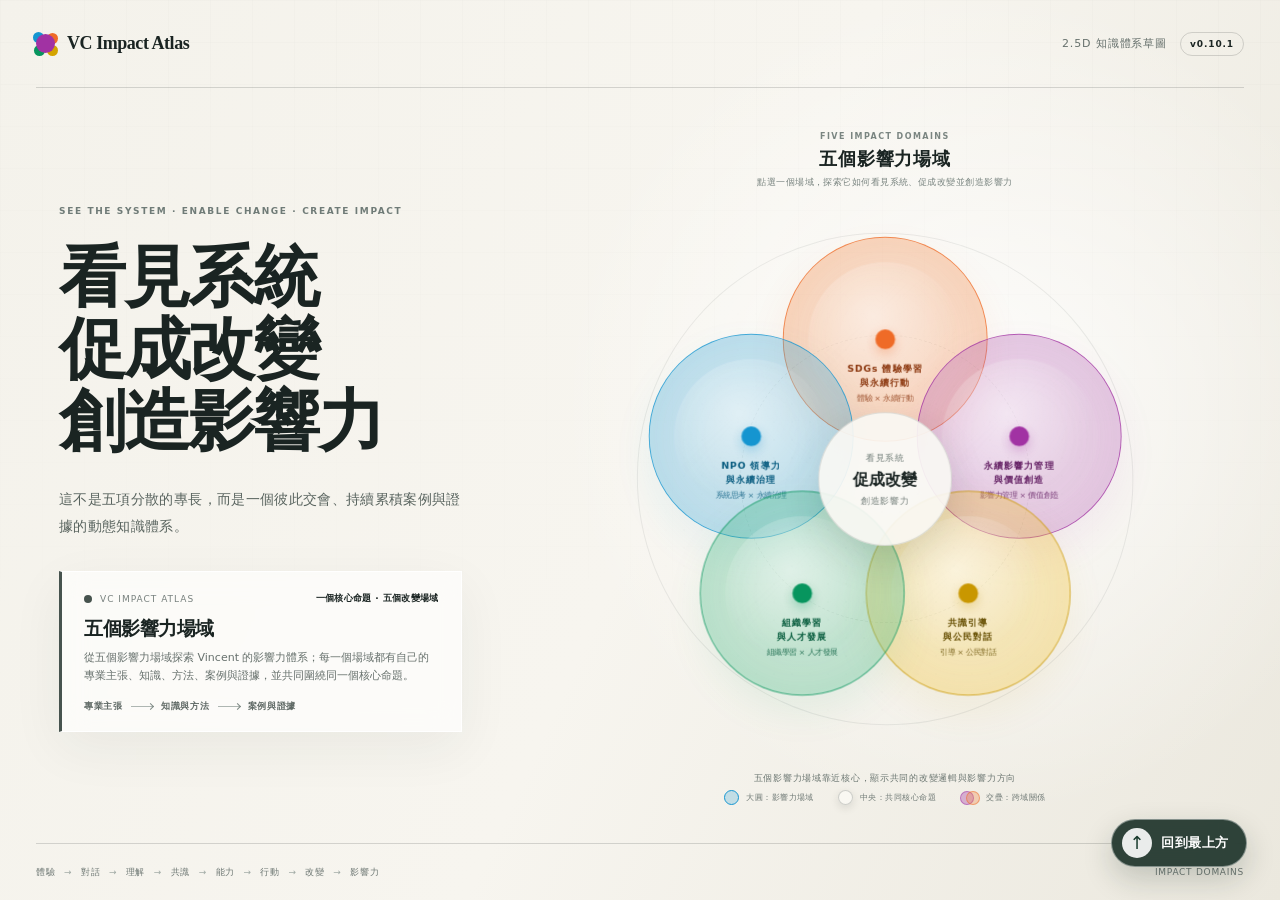
==== commit a2d43739: "Add five-domain overview and impact management entry" ====
--- a/index.html
+++ b/index.html
@@ -3,4 +3,4 @@
 
 
 
-</head><body class="__variable_geist_19ysh9d __variable_geist_mono_1001rt9 antialiased"><main class="site-shell"><header class="site-header"><a class="brand" href="#top" aria-label="VC Impact Atlas 首頁"><span class="brand-dot"></span><span>VC Impact Atlas</span></a><div class="header-meta"><span>2.5D 知識體系草圖</span><strong>v0.9.1</strong></div></header><section class="hero" id="top"><div class="hero-copy"><p class="eyebrow">SEE THE SYSTEM · ENABLE CHANGE · CREATE IMPACT</p><h1>看見系統<br/>促成改變<br/>創造影響力</h1><p class="lead">從五個影響力場域進入 Vincent 的影響力世界；每一個場域都有自己的專業主張、知識、方法、案例與證據，並共同圍繞同一個核心命題。</p><aside class="focus-card" aria-live="polite" style="--swatch:#a132a3"><div class="focus-topline"><span class="focus-swatch"></span><span>影響力場域 02</span><em>影響力管理 × 價值創造</em></div><h2>永續影響力管理與價值創造</h2><p>從改變目標、成果證據到價值溝通，協助組織看見做了什麼，以及真正改變了什麼。</p><div class="focus-path"><span class="path-group"><span>改變</span><i></i></span><span class="path-group"><span>證據</span><i></i></span><span class="path-group"><span>價值</span></span></div></aside></div><div class="atlas-panel"><div class="atlas-heading"><span>FIVE IMPACT DOMAINS</span><strong>五個影響力場域</strong><small>點選一個場域，探索它如何看見系統、促成改變並創造影響力</small></div><div class="atlas-stage lens-domains mode-core" aria-label="五個影響力場域核心圖"><div class="stage-grid"></div><div class="orbit orbit-outer"></div><div class="orbit orbit-inner"></div><button class="atlas-node node-orange " style="--node-color:#f28a4b;--node-border:#ef6b27;--node-ink:#8c3810" aria-label="SDGs 體驗學習與永續行動，體驗 × 永續行動" aria-pressed="false"><span class="node-glow"></span><span class="node-seed"></span><span class="node-copy"><strong><span>SDGs 體驗學習</span><span>與永續行動</span></strong><small>體驗 × 永續行動</small></span></button><button class="atlas-node node-purple selected" style="--node-color:#b764b7;--node-border:#a132a3;--node-ink:#642064" aria-label="永續影響力管理與價值創造，影響力管理 × 價值創造" aria-pressed="true"><span class="node-glow"></span><span class="node-seed"></span><span class="node-copy"><strong><span>永續影響力管理</span><span>與價值創造</span></strong><small>影響力管理 × 價值創造</small></span></button><button class="atlas-node node-blue " style="--node-color:#41a9d9;--node-border:#1595d0;--node-ink:#075b7f" aria-label="NPO 領導力與永續治理，系統思考 × 永續治理" aria-pressed="false"><span class="node-glow"></span><span class="node-seed"></span><span class="node-copy"><strong><span>NPO 領導力</span><span>與永續治理</span></strong><small>系統思考 × 永續治理</small></span></button><button class="atlas-node node-yellow " style="--node-color:#f2c230;--node-border:#c99700;--node-ink:#654e00" aria-label="共識引導與公民對話，引導 × 公民對話" aria-pressed="false"><span class="node-glow"></span><span class="node-seed"></span><span class="node-copy"><strong><span>共識引導</span><span>與公民對話</span></strong><small>引導 × 公民對話</small></span></button><button class="atlas-node node-green " style="--node-color:#41b883;--node-border:#07955e;--node-ink:#075c3d" aria-label="組織學習與人才發展，組織學習 × 人才發展" aria-pressed="false"><span class="node-glow"></span><span class="node-seed"></span><span class="node-copy"><strong><span>組織學習</span><span>與人才發展</span></strong><small>組織學習 × 人才發展</small></span></button><div class="atlas-core"><span>看見系統</span><strong>促成改變</strong><small>創造影響力</small></div><p class="stage-caption">五個影響力場域靠近核心，顯示共同的改變邏輯與影響力方向</p></div><div class="atlas-legend" aria-label="圖像圖例"><span><i class="legend-field"></i> 大圓：影響力場域</span><span><i class="legend-core"></i> 中央：共同核心命題</span><span><i class="legend-overlap"></i> 交疊：跨域關係</span></div></div></section><footer class="site-footer"><p>體驗 <span>→</span> 對話 <span>→</span> 理解 <span>→</span> 共識 <span>→</span> 能力 <span>→</span> 行動 <span>→</span> 改變 <span>→</span> 影響力</p><span>Impact domains</span></footer></main><a class="back-to-top" href="#top" aria-label="回到頁面最上方"><span aria-hidden="true">↑</span><strong>回到最上方</strong></a><script src="assets/site.js" defer></script></body></html>+</head><body class="__variable_geist_19ysh9d __variable_geist_mono_1001rt9 antialiased"><main class="site-shell"><header class="site-header"><a class="brand" href="#top" aria-label="VC Impact Atlas 首頁"><span class="brand-dot"></span><span>VC Impact Atlas</span></a><div class="header-meta"><span>2.5D 知識體系草圖</span><strong>v0.10.1</strong></div></header><section class="hero" id="top"><div class="hero-copy"><p class="eyebrow">SEE THE SYSTEM · ENABLE CHANGE · CREATE IMPACT</p><h1>看見系統<br/>促成改變<br/>創造影響力</h1><p class="lead">這不是五項分散的專長，而是一個彼此交會、持續累積案例與證據的動態知識體系。</p><aside class="focus-card overview-card" aria-live="polite" style="--swatch:#46534e"><div class="focus-topline"><span class="focus-swatch"></span><span>VC IMPACT ATLAS</span><em>一個核心命題 · 五個改變場域</em></div><h2>五個影響力場域</h2><p>從五個影響力場域探索 Vincent 的影響力體系；每一個場域都有自己的專業主張、知識、方法、案例與證據，並共同圍繞同一個核心命題。</p><div class="focus-path"><span class="path-group"><span>專業主張</span><i></i></span><span class="path-group"><span>知識與方法</span><i></i></span><span class="path-group"><span>案例與證據</span></span></div><button class="focus-overview-toggle" type="button" hidden="">← 回到五域總覽</button></aside></div><div class="atlas-panel"><div class="atlas-heading"><span>FIVE IMPACT DOMAINS</span><strong>五個影響力場域</strong><small>點選一個場域，探索它如何看見系統、促成改變並創造影響力</small></div><div class="atlas-stage lens-domains mode-core" aria-label="五個影響力場域核心圖"><div class="stage-grid"></div><div class="orbit orbit-outer"></div><div class="orbit orbit-inner"></div><button class="atlas-node node-orange " style="--node-color:#f28a4b;--node-border:#ef6b27;--node-ink:#8c3810" aria-label="SDGs 體驗學習與永續行動，體驗 × 永續行動" aria-pressed="false"><span class="node-glow"></span><span class="node-seed"></span><span class="node-copy"><strong><span>SDGs 體驗學習</span><span>與永續行動</span></strong><small>體驗 × 永續行動</small></span></button><button class="atlas-node node-purple " style="--node-color:#b764b7;--node-border:#a132a3;--node-ink:#642064" aria-label="永續影響力管理與價值創造，影響力管理 × 價值創造" aria-pressed="false"><span class="node-glow"></span><span class="node-seed"></span><span class="node-copy"><strong><span>永續影響力管理</span><span>與價值創造</span></strong><small>影響力管理 × 價值創造</small></span></button><button class="atlas-node node-blue " style="--node-color:#41a9d9;--node-border:#1595d0;--node-ink:#075b7f" aria-label="NPO 領導力與永續治理，系統思考 × 永續治理" aria-pressed="false"><span class="node-glow"></span><span class="node-seed"></span><span class="node-copy"><strong><span>NPO 領導力</span><span>與永續治理</span></strong><small>系統思考 × 永續治理</small></span></button><button class="atlas-node node-yellow " style="--node-color:#f2c230;--node-border:#c99700;--node-ink:#654e00" aria-label="共識引導與公民對話，引導 × 公民對話" aria-pressed="false"><span class="node-glow"></span><span class="node-seed"></span><span class="node-copy"><strong><span>共識引導</span><span>與公民對話</span></strong><small>引導 × 公民對話</small></span></button><button class="atlas-node node-green " style="--node-color:#41b883;--node-border:#07955e;--node-ink:#075c3d" aria-label="組織學習與人才發展，組織學習 × 人才發展" aria-pressed="false"><span class="node-glow"></span><span class="node-seed"></span><span class="node-copy"><strong><span>組織學習</span><span>與人才發展</span></strong><small>組織學習 × 人才發展</small></span></button><div class="atlas-core"><span>看見系統</span><strong>促成改變</strong><small>創造影響力</small></div><p class="stage-caption">五個影響力場域靠近核心，顯示共同的改變邏輯與影響力方向</p></div><div class="atlas-legend" aria-label="圖像圖例"><span><i class="legend-field"></i> 大圓：影響力場域</span><span><i class="legend-core"></i> 中央：共同核心命題</span><span><i class="legend-overlap"></i> 交疊：跨域關係</span></div></div></section><footer class="site-footer"><p>體驗 <span>→</span> 對話 <span>→</span> 理解 <span>→</span> 共識 <span>→</span> 能力 <span>→</span> 行動 <span>→</span> 改變 <span>→</span> 影響力</p><span>Impact domains</span></footer></main><a class="back-to-top" href="#top" aria-label="回到頁面最上方"><span aria-hidden="true">↑</span><strong>回到最上方</strong></a><script src="assets/site.js" defer></script></body></html>
